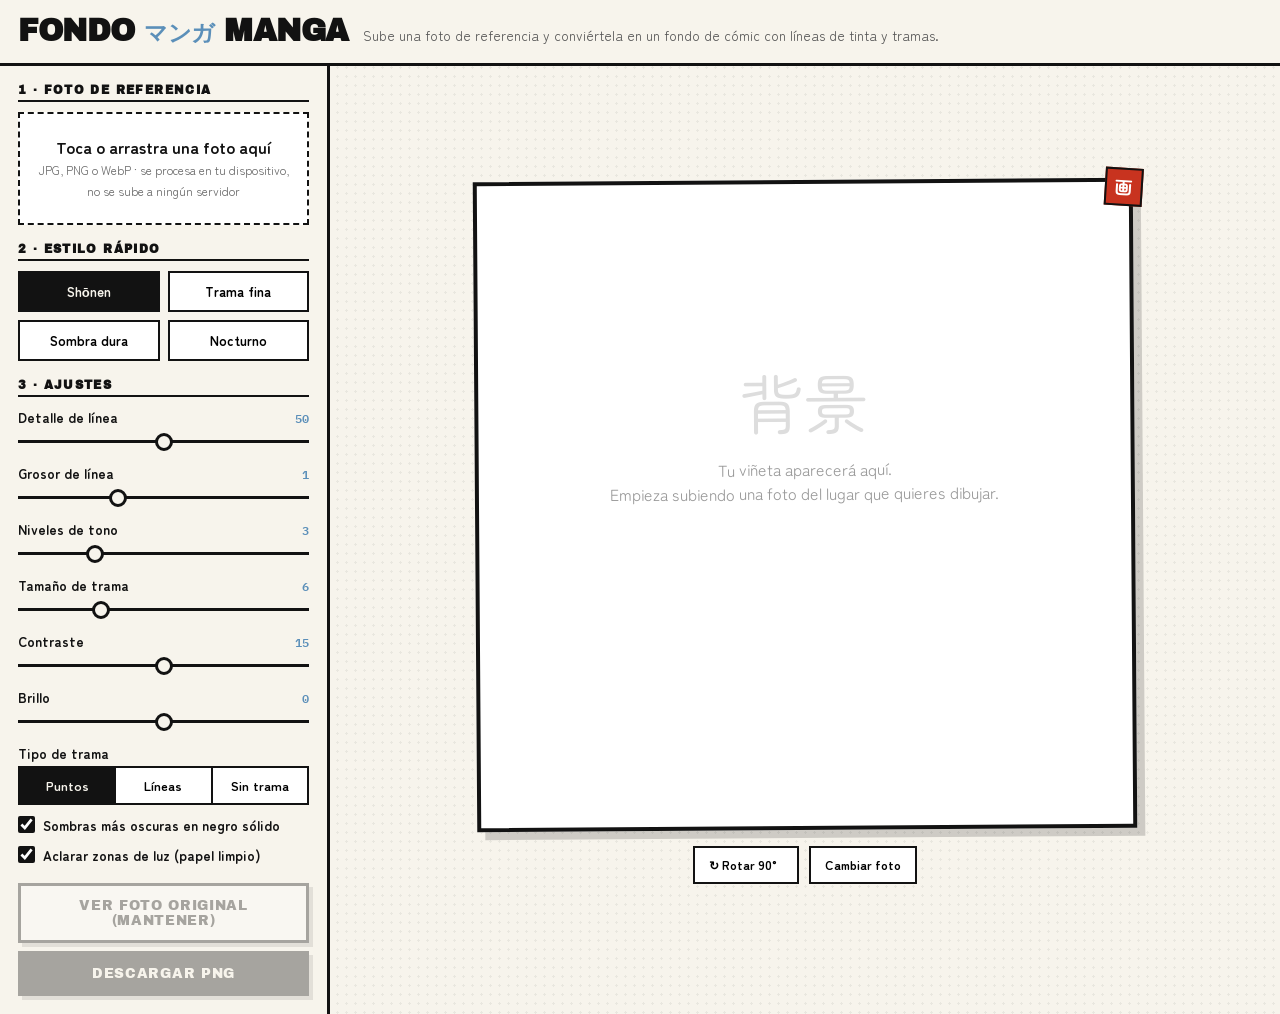
==== index.html @ 6af05ce5 "Rename index.html.html to index.html" ====
<!DOCTYPE html>
<html lang="es">
<head>
<meta charset="UTF-8">
<meta name="viewport" content="width=device-width, initial-scale=1.0">
<title>Fondo Manga — convierte fotos en fondos de cómic</title>
<link href="https://fonts.googleapis.com/css2?family=Archivo+Black&family=IBM+Plex+Mono:wght@400;600&family=Zen+Maru+Gothic:wght@400;700&display=swap" rel="stylesheet">
<style>
:root{
  --papel:#F7F4EC;
  --tinta:#121212;
  --trama:#8a8a8a;
  --azul:#5B8FB9;        /* lápiz azul no-foto */
  --azul-claro:#DCE9F2;
  --rojo:#C8331F;        /* sello de tinta */
  --borde:3px solid var(--tinta);
}
*{box-sizing:border-box;margin:0;padding:0}
html{-webkit-text-size-adjust:100%}
body{
  font-family:'Zen Maru Gothic',system-ui,sans-serif;
  background:var(--papel);
  color:var(--tinta);
  /* textura de trama de puntos en el fondo de la interfaz */
  background-image:radial-gradient(circle, rgba(18,18,18,.06) 1px, transparent 1.4px);
  background-size:9px 9px;
  min-height:100vh;
}
header{
  border-bottom:var(--borde);
  background:var(--papel);
  padding:14px 18px;
  display:flex;align-items:baseline;gap:14px;flex-wrap:wrap;
}
h1{
  font-family:'Archivo Black',sans-serif;
  font-size:clamp(1.3rem,4vw,1.9rem);
  letter-spacing:-.5px;
  text-transform:uppercase;
}
h1 .kana{color:var(--azul);font-size:.75em}
header p{font-size:.85rem;color:#555}

.layout{
  display:grid;
  grid-template-columns:330px 1fr;
  gap:0;
  max-width:1280px;margin:0 auto;
  min-height:calc(100vh - 70px);
}
@media (max-width:860px){
  .layout{grid-template-columns:1fr}
  aside{border-right:none !important;border-bottom:var(--borde)}
}

/* ---------- Panel de controles ---------- */
aside{
  border-right:var(--borde);
  background:var(--papel);
  padding:18px;
  display:flex;flex-direction:column;gap:18px;
}
.bloque{display:flex;flex-direction:column;gap:10px}
.bloque > h2{
  font-family:'Archivo Black',sans-serif;
  font-size:.72rem;letter-spacing:.12em;text-transform:uppercase;
  border-bottom:2px solid var(--tinta);
  padding-bottom:4px;
}

/* zona de carga */
#drop{
  border:2.5px dashed var(--tinta);
  background:#fff;
  padding:22px 14px;
  text-align:center;cursor:pointer;
  transition:background .15s;
  font-size:.9rem;line-height:1.45;
}
#drop:hover,#drop.over{background:var(--azul-claro)}
#drop strong{display:block;font-size:1rem}
#drop small{color:#666}
#file{display:none}

/* presets */
.presets{display:grid;grid-template-columns:1fr 1fr;gap:8px}
.presets button{
  font-family:'Zen Maru Gothic',sans-serif;font-weight:700;
  font-size:.82rem;padding:9px 6px;
  background:#fff;border:2px solid var(--tinta);
  cursor:pointer;transition:all .12s;
}
.presets button:hover{background:var(--tinta);color:var(--papel)}
.presets button.activo{background:var(--tinta);color:var(--papel)}

/* sliders */
.ctrl{display:flex;flex-direction:column;gap:3px}
.ctrl .fila{display:flex;justify-content:space-between;align-items:baseline}
.ctrl label{font-size:.84rem;font-weight:700}
.ctrl output{font-family:'IBM Plex Mono',monospace;font-size:.76rem;color:var(--azul);font-weight:600}
input[type=range]{
  -webkit-appearance:none;appearance:none;
  width:100%;height:22px;background:transparent;cursor:pointer;
}
input[type=range]::-webkit-slider-runnable-track{height:3px;background:var(--tinta)}
input[type=range]::-webkit-slider-thumb{
  -webkit-appearance:none;appearance:none;
  width:18px;height:18px;border-radius:50%;
  background:var(--papel);border:3px solid var(--tinta);
  margin-top:-7.5px;
}
input[type=range]::-moz-range-track{height:3px;background:var(--tinta)}
input[type=range]::-moz-range-thumb{
  width:12px;height:12px;border-radius:50%;
  background:var(--papel);border:3px solid var(--tinta);
}
input[type=range]:focus-visible{outline:3px solid var(--azul);outline-offset:2px}

/* segmentos (tipo de trama) */
.segmentos{display:flex;border:2px solid var(--tinta)}
.segmentos button{
  flex:1;padding:8px 4px;font-size:.8rem;font-weight:700;
  font-family:'Zen Maru Gothic',sans-serif;
  background:#fff;border:none;cursor:pointer;
  border-right:2px solid var(--tinta);
}
.segmentos button:last-child{border-right:none}
.segmentos button.activo{background:var(--tinta);color:var(--papel)}
.segmentos button:focus-visible{outline:3px solid var(--azul);outline-offset:-3px}

.check{display:flex;align-items:center;gap:8px;font-size:.84rem;font-weight:700;cursor:pointer}
.check input{width:17px;height:17px;accent-color:var(--tinta);cursor:pointer}

/* botones de acción */
.acciones{display:flex;flex-direction:column;gap:8px;margin-top:auto}
.btn{
  font-family:'Archivo Black',sans-serif;
  font-size:.85rem;text-transform:uppercase;letter-spacing:.05em;
  padding:12px;border:var(--borde);cursor:pointer;
  background:var(--tinta);color:var(--papel);
  box-shadow:4px 4px 0 rgba(18,18,18,.25);
  transition:transform .1s, box-shadow .1s;
}
.btn:hover{transform:translate(-1px,-1px);box-shadow:5px 5px 0 rgba(18,18,18,.3)}
.btn:active{transform:translate(2px,2px);box-shadow:1px 1px 0 rgba(18,18,18,.3)}
.btn.sec{background:#fff;color:var(--tinta)}
.btn:disabled{opacity:.35;cursor:not-allowed;transform:none}

/* ---------- Zona del lienzo ---------- */
main{
  padding:26px 22px;
  display:flex;flex-direction:column;align-items:center;justify-content:center;gap:16px;
}
.viñeta{
  position:relative;
  background:#fff;
  border:4px solid var(--tinta);
  box-shadow:8px 8px 0 rgba(18,18,18,.18);
  transform:rotate(-.4deg);
  max-width:100%;
  padding:6px;
}
.viñeta::after{ /* sello rojo de esquina, firma de la página */
  content:"画";
  position:absolute;right:-14px;top:-14px;
  width:34px;height:34px;display:flex;align-items:center;justify-content:center;
  background:var(--rojo);color:#fff;
  font-size:18px;font-weight:700;
  border:2px solid var(--tinta);
  transform:rotate(4deg);
}
#lienzo{display:block;max-width:100%;height:auto;background:#fff}
#vacio{
  width:min(640px,86vw);aspect-ratio:4/3;
  display:flex;flex-direction:column;align-items:center;justify-content:center;gap:10px;
  color:#999;text-align:center;padding:20px;
}
#vacio .kanji{font-size:64px;color:#ddd;font-family:'Zen Maru Gothic',sans-serif}
.barra-lienzo{display:flex;gap:10px;flex-wrap:wrap;justify-content:center}
.mini{
  font-size:.78rem;font-weight:700;padding:8px 14px;
  background:#fff;border:2px solid var(--tinta);cursor:pointer;
  font-family:'Zen Maru Gothic',sans-serif;
}
.mini:active{background:var(--azul-claro)}
#estado{font-family:'IBM Plex Mono',monospace;font-size:.72rem;color:#777;text-align:center}
@media (prefers-reduced-motion: reduce){
  *{transition:none !important}
}
</style>
</head>
<body>

<header>
  <h1>Fondo <span class="kana">マンガ</span> Manga</h1>
  <p>Sube una foto de referencia y conviértela en un fondo de cómic con líneas de tinta y tramas.</p>
</header>

<div class="layout">
<aside>

  <div class="bloque">
    <h2>1 · Foto de referencia</h2>
    <div id="drop" role="button" tabindex="0" aria-label="Subir foto">
      <strong>Toca o arrastra una foto aquí</strong>
      <small>JPG, PNG o WebP · se procesa en tu dispositivo, no se sube a ningún servidor</small>
    </div>
    <input type="file" id="file" accept="image/*">
  </div>

  <div class="bloque">
    <h2>2 · Estilo rápido</h2>
    <div class="presets">
      <button data-preset="shonen" class="activo">Shōnen</button>
      <button data-preset="fino">Trama fina</button>
      <button data-preset="duro">Sombra dura</button>
      <button data-preset="nocturno">Nocturno</button>
    </div>
  </div>

  <div class="bloque">
    <h2>3 · Ajustes</h2>

    <div class="ctrl">
      <div class="fila"><label for="rLinea">Detalle de línea</label><output id="oLinea">50</output></div>
      <input type="range" id="rLinea" min="0" max="100" value="50">
    </div>

    <div class="ctrl">
      <div class="fila"><label for="rGrosor">Grosor de línea</label><output id="oGrosor">1</output></div>
      <input type="range" id="rGrosor" min="0" max="3" value="1">
    </div>

    <div class="ctrl">
      <div class="fila"><label for="rNiveles">Niveles de tono</label><output id="oNiveles">3</output></div>
      <input type="range" id="rNiveles" min="2" max="6" value="3">
    </div>

    <div class="ctrl">
      <div class="fila"><label for="rTrama">Tamaño de trama</label><output id="oTrama">6</output></div>
      <input type="range" id="rTrama" min="3" max="14" value="6">
    </div>

    <div class="ctrl">
      <div class="fila"><label for="rContraste">Contraste</label><output id="oContraste">15</output></div>
      <input type="range" id="rContraste" min="-50" max="80" value="15">
    </div>

    <div class="ctrl">
      <div class="fila"><label for="rBrillo">Brillo</label><output id="oBrillo">0</output></div>
      <input type="range" id="rBrillo" min="-60" max="60" value="0">
    </div>

    <div class="ctrl">
      <label style="font-size:.84rem">Tipo de trama</label>
      <div class="segmentos" id="segTrama">
        <button data-trama="puntos" class="activo">Puntos</button>
        <button data-trama="lineas">Líneas</button>
        <button data-trama="ninguna">Sin trama</button>
      </div>
    </div>

    <label class="check"><input type="checkbox" id="chkNegro" checked> Sombras más oscuras en negro sólido</label>
    <label class="check"><input type="checkbox" id="chkBlanco" checked> Aclarar zonas de luz (papel limpio)</label>
  </div>

  <div class="acciones">
    <button class="btn sec" id="btnOriginal" disabled>Ver foto original (mantener)</button>
    <button class="btn" id="btnExportar" disabled>Descargar PNG</button>
  </div>

</aside>

<main>
  <div class="viñeta">
    <div id="vacio">
      <div class="kanji">背景</div>
      <p>Tu viñeta aparecerá aquí.<br>Empieza subiendo una foto del lugar que quieres dibujar.</p>
    </div>
    <canvas id="lienzo" hidden></canvas>
  </div>
  <div class="barra-lienzo" id="barra" hidden>
    <button class="mini" id="btnRotar">↻ Rotar 90°</button>
    <button class="mini" id="btnOtra">Cambiar foto</button>
  </div>
  <p id="estado"></p>
</main>
</div>

<script>
(function(){
"use strict";

/* ---------- estado ---------- */
const S = {
  img: null,            // HTMLImageElement original
  rot: 0,               // rotación 0/90/180/270
  linea: 50,
  grosor: 1,
  niveles: 3,
  trama: 6,
  contraste: 15,
  brillo: 0,
  tipoTrama: 'puntos',
  negroSolido: true,
  blancoLimpio: true,
};

const PRESETS = {
  shonen:   {linea:50, grosor:1, niveles:3, trama:6,  contraste:15, brillo:0,  tipoTrama:'puntos', negroSolido:true,  blancoLimpio:true},
  fino:     {linea:65, grosor:0, niveles:5, trama:4,  contraste:5,  brillo:5,  tipoTrama:'puntos', negroSolido:false, blancoLimpio:true},
  duro:     {linea:40, grosor:2, niveles:2, trama:8,  contraste:45, brillo:0,  tipoTrama:'ninguna',negroSolido:true,  blancoLimpio:true},
  nocturno: {linea:55, grosor:1, niveles:4, trama:7,  contraste:25, brillo:-25,tipoTrama:'lineas', negroSolido:true,  blancoLimpio:false},
};

const $ = id => document.getElementById(id);
const lienzo = $('lienzo'), ctx = lienzo.getContext('2d');
const PREVIEW_MAX = 1100;   // lado mayor en vista previa
const EXPORT_MAX  = 2600;   // lado mayor al exportar

/* ---------- carga de imagen ---------- */
const drop = $('drop'), file = $('file');
drop.addEventListener('click', () => file.click());
drop.addEventListener('keydown', e => { if(e.key==='Enter'||e.key===' '){e.preventDefault();file.click();} });
$('btnOtra').addEventListener('click', () => file.click());
['dragover','dragenter'].forEach(ev => drop.addEventListener(ev, e => {e.preventDefault();drop.classList.add('over');}));
['dragleave','drop'].forEach(ev => drop.addEventListener(ev, e => {e.preventDefault();drop.classList.remove('over');}));
drop.addEventListener('drop', e => { const f = e.dataTransfer.files[0]; if(f) cargar(f); });
file.addEventListener('change', () => { if(file.files[0]) cargar(file.files[0]); });

function cargar(f){
  if(!f.type.startsWith('image/')){ estado('El archivo no es una imagen.'); return; }
  const url = URL.createObjectURL(f);
  const img = new Image();
  img.onload = () => {
    URL.revokeObjectURL(url);
    S.img = img; S.rot = 0;
    $('vacio').hidden = true; lienzo.hidden = false; $('barra').hidden = false;
    $('btnExportar').disabled = false; $('btnOriginal').disabled = false;
    procesar();
  };
  img.onerror = () => estado('No se pudo leer la imagen.');
  img.src = url;
}

/* ---------- controles ---------- */
function liga(idRange, idOut, clave){
  const r = $(idRange), o = $(idOut);
  r.addEventListener('input', () => { S[clave] = +r.value; o.textContent = r.value; pedirProceso(); });
}
liga('rLinea','oLinea','linea');
liga('rGrosor','oGrosor','grosor');
liga('rNiveles','oNiveles','niveles');
liga('rTrama','oTrama','trama');
liga('rContraste','oContraste','contraste');
liga('rBrillo','oBrillo','brillo');

$('chkNegro').addEventListener('change', e => { S.negroSolido = e.target.checked; pedirProceso(); });
$('chkBlanco').addEventListener('change', e => { S.blancoLimpio = e.target.checked; pedirProceso(); });

document.querySelectorAll('#segTrama button').forEach(b => {
  b.addEventListener('click', () => {
    document.querySelectorAll('#segTrama button').forEach(x => x.classList.remove('activo'));
    b.classList.add('activo');
    S.tipoTrama = b.dataset.trama;
    pedirProceso();
  });
});

document.querySelectorAll('.presets button').forEach(b => {
  b.addEventListener('click', () => {
    document.querySelectorAll('.presets button').forEach(x => x.classList.remove('activo'));
    b.classList.add('activo');
    aplicarPreset(PRESETS[b.dataset.preset]);
  });
});

function aplicarPreset(p){
  Object.assign(S, p);
  $('rLinea').value = p.linea;       $('oLinea').textContent = p.linea;
  $('rGrosor').value = p.grosor;     $('oGrosor').textContent = p.grosor;
  $('rNiveles').value = p.niveles;   $('oNiveles').textContent = p.niveles;
  $('rTrama').value = p.trama;       $('oTrama').textContent = p.trama;
  $('rContraste').value = p.contraste; $('oContraste').textContent = p.contraste;
  $('rBrillo').value = p.brillo;     $('oBrillo').textContent = p.brillo;
  $('chkNegro').checked = p.negroSolido;
  $('chkBlanco').checked = p.blancoLimpio;
  document.querySelectorAll('#segTrama button').forEach(x =>
    x.classList.toggle('activo', x.dataset.trama === p.tipoTrama));
  pedirProceso();
}

$('btnRotar').addEventListener('click', () => { S.rot = (S.rot + 90) % 360; pedirProceso(); });

/* ver original manteniendo pulsado */
const btnOrig = $('btnOriginal');
let mostrandoOriginal = false;
function verOriginal(on){
  if(!S.img || on === mostrandoOriginal) return;
  mostrandoOriginal = on;
  if(on){ dibujarOriginal(); } else { procesar(); }
}
['mousedown','touchstart'].forEach(ev => btnOrig.addEventListener(ev, e => {e.preventDefault();verOriginal(true);}));
['mouseup','mouseleave','touchend','touchcancel'].forEach(ev => btnOrig.addEventListener(ev, () => verOriginal(false)));

/* ---------- proceso (con debounce ligero) ---------- */
let timer = null;
function pedirProceso(){
  if(!S.img) return;
  clearTimeout(timer);
  timer = setTimeout(procesar, 60);
}

function medidas(maxLado){
  let w = S.img.naturalWidth, h = S.img.naturalHeight;
  if(S.rot % 180 !== 0) [w,h] = [h,w];
  const esc = Math.min(1, maxLado / Math.max(w,h));
  return {w: Math.round(w*esc), h: Math.round(h*esc)};
}

function dibujarFuente(c, w, h){
  const cx = c.getContext('2d', {willReadFrequently:true});
  cx.save();
  cx.translate(w/2, h/2);
  cx.rotate(S.rot * Math.PI/180);
  const iw = (S.rot % 180 !== 0) ? h : w;
  const ih = (S.rot % 180 !== 0) ? w : h;
  cx.drawImage(S.img, -iw/2, -ih/2, iw, ih);
  cx.restore();
  return cx;
}

function dibujarOriginal(){
  const {w,h} = medidas(PREVIEW_MAX);
  lienzo.width = w; lienzo.height = h;
  dibujarFuente(lienzo, w, h);
}

function procesar(){
  if(!S.img) return;
  const t0 = performance.now();
  const {w,h} = medidas(PREVIEW_MAX);
  lienzo.width = w; lienzo.height = h;
  renderManga(lienzo, w, h);
  estado(`${w}×${h}px · procesado en ${Math.round(performance.now()-t0)} ms`);
}

/* ---------- núcleo: foto → manga ---------- */
function renderManga(canvas, w, h){
  const cx = dibujarFuente(canvas, w, h);
  const src = cx.getImageData(0, 0, w, h);
  const d = src.data;
  const n = w * h;

  /* 1) escala de grises + brillo/contraste */
  const gris = new Float32Array(n);
  const fc = (259 * (S.contraste + 255)) / (255 * (259 - S.contraste));
  for(let i=0, p=0; i<n; i++, p+=4){
    let g = d[p]*0.299 + d[p+1]*0.587 + d[p+2]*0.114;
    g = fc * (g - 128) + 128 + S.brillo;
    gris[i] = g < 0 ? 0 : (g > 255 ? 255 : g);
  }

  /* 2) suavizado 3×3 para limpiar ruido antes de detectar bordes */
  const suave = new Float32Array(n);
  for(let y=0; y<h; y++){
    for(let x=0; x<w; x++){
      let s=0, c=0;
      for(let dy=-1; dy<=1; dy++){
        const yy = y+dy; if(yy<0||yy>=h) continue;
        for(let dx=-1; dx<=1; dx++){
          const xx = x+dx; if(xx<0||xx>=w) continue;
          s += gris[yy*w+xx]; c++;
        }
      }
      suave[y*w+x] = s/c;
    }
  }

  /* 3) bordes Sobel → líneas de tinta */
  const umbral = 30 + (100 - S.linea) * 2.2;   // más detalle = umbral más bajo
  let linea = new Uint8Array(n);
  for(let y=1; y<h-1; y++){
    const r0=(y-1)*w, r1=y*w, r2=(y+1)*w;
    for(let x=1; x<w-1; x++){
      const gx = -suave[r0+x-1] - 2*suave[r1+x-1] - suave[r2+x-1]
                + suave[r0+x+1] + 2*suave[r1+x+1] + suave[r2+x+1];
      const gy = -suave[r0+x-1] - 2*suave[r0+x] - suave[r0+x+1]
                + suave[r2+x-1] + 2*suave[r2+x] + suave[r2+x+1];
      if(Math.sqrt(gx*gx + gy*gy) > umbral) linea[r1+x] = 1;
    }
  }

  /* 4) engrosar la línea (dilatación) */
  for(let pase=0; pase<S.grosor; pase++){
    const ampliada = new Uint8Array(linea);
    for(let y=1; y<h-1; y++){
      for(let x=1; x<w-1; x++){
        const i = y*w+x;
        if(linea[i]) continue;
        if(linea[i-1]||linea[i+1]||linea[i-w]||linea[i+w]) ampliada[i] = 1;
      }
    }
    linea = ampliada;
  }

  /* 5) tonos: cuantizar cobertura y aplicar trama */
  const niveles = S.niveles;
  const celda = S.trama;
  const cos45 = Math.SQRT1_2, sin45 = Math.SQRT1_2;
  const conTrama = S.tipoTrama !== 'ninguna';
  const esPuntos = S.tipoTrama === 'puntos';

  for(let y=0; y<h; y++){
    for(let x=0; x<w; x++){
      const i = y*w + x, p = i*4;
      let negro = false;

      if(linea[i]){
        negro = true;
      } else {
        /* cobertura de tinta deseada: 0 = papel, 1 = negro */
        let cob = 1 - suave[i]/255;
        /* cuantizar a escalones planos, como tramas adhesivas reales */
        let nivel = Math.round(cob * (niveles - 1));
        cob = nivel / (niveles - 1);

        if(S.blancoLimpio && nivel === 0){
          negro = false;
        } else if(S.negroSolido && nivel === niveles-1){
          negro = true;
        } else if(conTrama && cob > 0){
          /* coordenadas rotadas 45° en celdas */
          const u = (x*cos45 + y*sin45) / celda;
          const v = (-x*sin45 + y*cos45) / celda;
          if(esPuntos){
            const fu = u - Math.floor(u) - 0.5;
            const fv = v - Math.floor(v) - 0.5;
            /* punto crece con la oscuridad; área ≈ cobertura */
            negro = (fu*fu + fv*fv) / 0.5 < cob;
          } else {
            const fv = v - Math.floor(v);
            negro = Math.abs(fv - 0.5) < cob/2;
          }
        } else if(!conTrama){
          /* sin trama: escalones se vuelven blanco/negro puros */
          negro = cob > 0.5;
        }
      }

      const val = negro ? 18 : 255;   /* tinta casi negra sobre papel blanco */
      d[p] = d[p+1] = d[p+2] = val;
      d[p+3] = 255;
    }
  }

  cx.putImageData(src, 0, 0);
}

/* ---------- exportar ---------- */
$('btnExportar').addEventListener('click', () => {
  if(!S.img) return;
  estado('Generando PNG en alta resolución…');
  setTimeout(() => {
    const {w,h} = medidas(EXPORT_MAX);
    const off = document.createElement('canvas');
    off.width = w; off.height = h;
    renderManga(off, w, h);
    off.toBlob(blob => {
      const a = document.createElement('a');
      a.href = URL.createObjectURL(blob);
      a.download = 'fondo-manga.png';
      a.click();
      setTimeout(() => URL.revokeObjectURL(a.href), 4000);
      estado(`PNG exportado · ${w}×${h}px`);
    }, 'image/png');
  }, 30);
});

function estado(txt){ $('estado').textContent = txt; }

})();
</script>
</body>
</html>
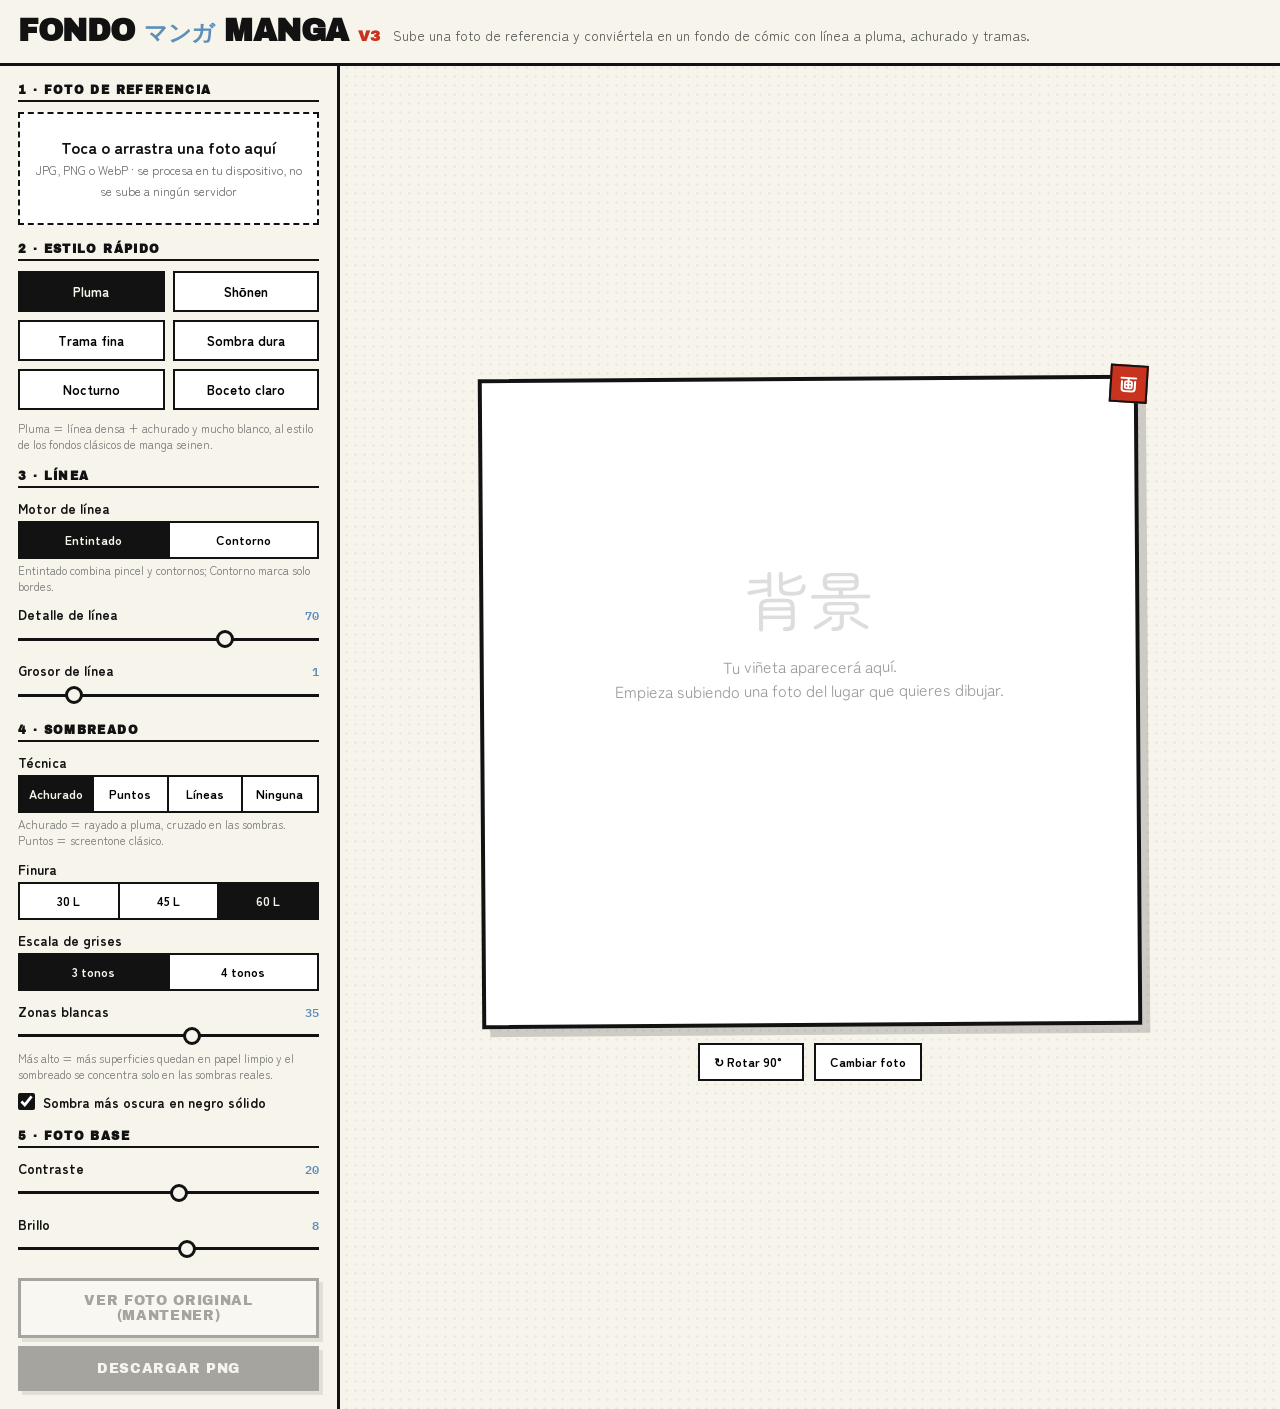
==== commit 0194bb09: "Rename fondos-manga.html to index.html" ====
--- a/index.html
+++ b/index.html
@@ -9,42 +9,33 @@
 :root{
   --papel:#F7F4EC;
   --tinta:#121212;
-  --trama:#8a8a8a;
-  --azul:#5B8FB9;        /* lápiz azul no-foto */
+  --azul:#5B8FB9;
   --azul-claro:#DCE9F2;
-  --rojo:#C8331F;        /* sello de tinta */
+  --rojo:#C8331F;
   --borde:3px solid var(--tinta);
 }
 *{box-sizing:border-box;margin:0;padding:0}
 html{-webkit-text-size-adjust:100%}
 body{
   font-family:'Zen Maru Gothic',system-ui,sans-serif;
-  background:var(--papel);
-  color:var(--tinta);
-  /* textura de trama de puntos en el fondo de la interfaz */
+  background:var(--papel);color:var(--tinta);
   background-image:radial-gradient(circle, rgba(18,18,18,.06) 1px, transparent 1.4px);
-  background-size:9px 9px;
-  min-height:100vh;
+  background-size:9px 9px;min-height:100vh;
 }
 header{
-  border-bottom:var(--borde);
-  background:var(--papel);
-  padding:14px 18px;
-  display:flex;align-items:baseline;gap:14px;flex-wrap:wrap;
+  border-bottom:var(--borde);background:var(--papel);
+  padding:14px 18px;display:flex;align-items:baseline;gap:14px;flex-wrap:wrap;
 }
 h1{
   font-family:'Archivo Black',sans-serif;
   font-size:clamp(1.3rem,4vw,1.9rem);
-  letter-spacing:-.5px;
-  text-transform:uppercase;
+  letter-spacing:-.5px;text-transform:uppercase;
 }
 h1 .kana{color:var(--azul);font-size:.75em}
 header p{font-size:.85rem;color:#555}
 
 .layout{
-  display:grid;
-  grid-template-columns:330px 1fr;
-  gap:0;
+  display:grid;grid-template-columns:340px 1fr;
   max-width:1280px;margin:0 auto;
   min-height:calc(100vh - 70px);
 }
@@ -52,37 +43,26 @@
   .layout{grid-template-columns:1fr}
   aside{border-right:none !important;border-bottom:var(--borde)}
 }
-
-/* ---------- Panel de controles ---------- */
 aside{
-  border-right:var(--borde);
-  background:var(--papel);
-  padding:18px;
-  display:flex;flex-direction:column;gap:18px;
+  border-right:var(--borde);background:var(--papel);
+  padding:18px;display:flex;flex-direction:column;gap:18px;
 }
 .bloque{display:flex;flex-direction:column;gap:10px}
 .bloque > h2{
   font-family:'Archivo Black',sans-serif;
   font-size:.72rem;letter-spacing:.12em;text-transform:uppercase;
-  border-bottom:2px solid var(--tinta);
-  padding-bottom:4px;
-}
-
-/* zona de carga */
+  border-bottom:2px solid var(--tinta);padding-bottom:4px;
+}
 #drop{
-  border:2.5px dashed var(--tinta);
-  background:#fff;
-  padding:22px 14px;
-  text-align:center;cursor:pointer;
-  transition:background .15s;
-  font-size:.9rem;line-height:1.45;
+  border:2.5px dashed var(--tinta);background:#fff;
+  padding:22px 14px;text-align:center;cursor:pointer;
+  transition:background .15s;font-size:.9rem;line-height:1.45;
 }
 #drop:hover,#drop.over{background:var(--azul-claro)}
 #drop strong{display:block;font-size:1rem}
 #drop small{color:#666}
 #file{display:none}
 
-/* presets */
 .presets{display:grid;grid-template-columns:1fr 1fr;gap:8px}
 .presets button{
   font-family:'Zen Maru Gothic',sans-serif;font-weight:700;
@@ -90,14 +70,13 @@
   background:#fff;border:2px solid var(--tinta);
   cursor:pointer;transition:all .12s;
 }
-.presets button:hover{background:var(--tinta);color:var(--papel)}
-.presets button.activo{background:var(--tinta);color:var(--papel)}
-
-/* sliders */
+.presets button:hover,.presets button.activo{background:var(--tinta);color:var(--papel)}
+
 .ctrl{display:flex;flex-direction:column;gap:3px}
 .ctrl .fila{display:flex;justify-content:space-between;align-items:baseline}
-.ctrl label{font-size:.84rem;font-weight:700}
+.ctrl label,.etiqueta{font-size:.84rem;font-weight:700}
 .ctrl output{font-family:'IBM Plex Mono',monospace;font-size:.76rem;color:var(--azul);font-weight:600}
+.nota{font-size:.72rem;color:#777;line-height:1.4}
 input[type=range]{
   -webkit-appearance:none;appearance:none;
   width:100%;height:22px;background:transparent;cursor:pointer;
@@ -106,8 +85,7 @@
 input[type=range]::-webkit-slider-thumb{
   -webkit-appearance:none;appearance:none;
   width:18px;height:18px;border-radius:50%;
-  background:var(--papel);border:3px solid var(--tinta);
-  margin-top:-7.5px;
+  background:var(--papel);border:3px solid var(--tinta);margin-top:-7.5px;
 }
 input[type=range]::-moz-range-track{height:3px;background:var(--tinta)}
 input[type=range]::-moz-range-thumb{
@@ -116,10 +94,9 @@
 }
 input[type=range]:focus-visible{outline:3px solid var(--azul);outline-offset:2px}
 
-/* segmentos (tipo de trama) */
-.segmentos{display:flex;border:2px solid var(--tinta)}
+.segmentos{display:flex;border:2px solid var(--tinta);flex-wrap:wrap}
 .segmentos button{
-  flex:1;padding:8px 4px;font-size:.8rem;font-weight:700;
+  flex:1;min-width:25%;padding:8px 4px;font-size:.78rem;font-weight:700;
   font-family:'Zen Maru Gothic',sans-serif;
   background:#fff;border:none;cursor:pointer;
   border-right:2px solid var(--tinta);
@@ -131,7 +108,6 @@
 .check{display:flex;align-items:center;gap:8px;font-size:.84rem;font-weight:700;cursor:pointer}
 .check input{width:17px;height:17px;accent-color:var(--tinta);cursor:pointer}
 
-/* botones de acción */
 .acciones{display:flex;flex-direction:column;gap:8px;margin-top:auto}
 .btn{
   font-family:'Archivo Black',sans-serif;
@@ -146,28 +122,22 @@
 .btn.sec{background:#fff;color:var(--tinta)}
 .btn:disabled{opacity:.35;cursor:not-allowed;transform:none}
 
-/* ---------- Zona del lienzo ---------- */
 main{
   padding:26px 22px;
   display:flex;flex-direction:column;align-items:center;justify-content:center;gap:16px;
 }
 .viñeta{
-  position:relative;
-  background:#fff;
+  position:relative;background:#fff;
   border:4px solid var(--tinta);
   box-shadow:8px 8px 0 rgba(18,18,18,.18);
-  transform:rotate(-.4deg);
-  max-width:100%;
-  padding:6px;
-}
-.viñeta::after{ /* sello rojo de esquina, firma de la página */
+  transform:rotate(-.4deg);max-width:100%;padding:6px;
+}
+.viñeta::after{
   content:"画";
   position:absolute;right:-14px;top:-14px;
   width:34px;height:34px;display:flex;align-items:center;justify-content:center;
-  background:var(--rojo);color:#fff;
-  font-size:18px;font-weight:700;
-  border:2px solid var(--tinta);
-  transform:rotate(4deg);
+  background:var(--rojo);color:#fff;font-size:18px;font-weight:700;
+  border:2px solid var(--tinta);transform:rotate(4deg);
 }
 #lienzo{display:block;max-width:100%;height:auto;background:#fff}
 #vacio{
@@ -175,7 +145,7 @@
   display:flex;flex-direction:column;align-items:center;justify-content:center;gap:10px;
   color:#999;text-align:center;padding:20px;
 }
-#vacio .kanji{font-size:64px;color:#ddd;font-family:'Zen Maru Gothic',sans-serif}
+#vacio .kanji{font-size:64px;color:#ddd}
 .barra-lienzo{display:flex;gap:10px;flex-wrap:wrap;justify-content:center}
 .mini{
   font-size:.78rem;font-weight:700;padding:8px 14px;
@@ -192,8 +162,8 @@
 <body>
 
 <header>
-  <h1>Fondo <span class="kana">マンガ</span> Manga</h1>
-  <p>Sube una foto de referencia y conviértela en un fondo de cómic con líneas de tinta y tramas.</p>
+  <h1>Fondo <span class="kana">マンガ</span> Manga <span style="font-size:.5em;color:var(--rojo)">v3</span></h1>
+  <p>Sube una foto de referencia y conviértela en un fondo de cómic con línea a pluma, achurado y tramas.</p>
 </header>
 
 <div class="layout">
@@ -211,57 +181,89 @@
   <div class="bloque">
     <h2>2 · Estilo rápido</h2>
     <div class="presets">
-      <button data-preset="shonen" class="activo">Shōnen</button>
+      <button data-preset="pluma" class="activo">Pluma</button>
+      <button data-preset="shonen">Shōnen</button>
       <button data-preset="fino">Trama fina</button>
       <button data-preset="duro">Sombra dura</button>
       <button data-preset="nocturno">Nocturno</button>
-    </div>
+      <button data-preset="boceto">Boceto claro</button>
+    </div>
+    <p class="nota">Pluma = línea densa + achurado y mucho blanco, al estilo de los fondos clásicos de manga seinen.</p>
   </div>
 
   <div class="bloque">
-    <h2>3 · Ajustes</h2>
-
-    <div class="ctrl">
-      <div class="fila"><label for="rLinea">Detalle de línea</label><output id="oLinea">50</output></div>
-      <input type="range" id="rLinea" min="0" max="100" value="50">
+    <h2>3 · Línea</h2>
+
+    <div class="ctrl">
+      <span class="etiqueta">Motor de línea</span>
+      <div class="segmentos" id="segMotor">
+        <button data-motor="tinta" class="activo">Entintado</button>
+        <button data-motor="contorno">Contorno</button>
+      </div>
+      <p class="nota">Entintado combina pincel y contornos; Contorno marca solo bordes.</p>
+    </div>
+
+    <div class="ctrl">
+      <div class="fila"><label for="rLinea">Detalle de línea</label><output id="oLinea">70</output></div>
+      <input type="range" id="rLinea" min="0" max="100" value="70">
     </div>
 
     <div class="ctrl">
       <div class="fila"><label for="rGrosor">Grosor de línea</label><output id="oGrosor">1</output></div>
-      <input type="range" id="rGrosor" min="0" max="3" value="1">
-    </div>
-
-    <div class="ctrl">
-      <div class="fila"><label for="rNiveles">Niveles de tono</label><output id="oNiveles">3</output></div>
-      <input type="range" id="rNiveles" min="2" max="6" value="3">
-    </div>
-
-    <div class="ctrl">
-      <div class="fila"><label for="rTrama">Tamaño de trama</label><output id="oTrama">6</output></div>
-      <input type="range" id="rTrama" min="3" max="14" value="6">
-    </div>
-
-    <div class="ctrl">
-      <div class="fila"><label for="rContraste">Contraste</label><output id="oContraste">15</output></div>
-      <input type="range" id="rContraste" min="-50" max="80" value="15">
-    </div>
-
-    <div class="ctrl">
-      <div class="fila"><label for="rBrillo">Brillo</label><output id="oBrillo">0</output></div>
-      <input type="range" id="rBrillo" min="-60" max="60" value="0">
-    </div>
-
-    <div class="ctrl">
-      <label style="font-size:.84rem">Tipo de trama</label>
+      <input type="range" id="rGrosor" min="0" max="6" value="1">
+    </div>
+  </div>
+
+  <div class="bloque">
+    <h2>4 · Sombreado</h2>
+
+    <div class="ctrl">
+      <span class="etiqueta">Técnica</span>
       <div class="segmentos" id="segTrama">
-        <button data-trama="puntos" class="activo">Puntos</button>
+        <button data-trama="achurado" class="activo">Achurado</button>
+        <button data-trama="puntos">Puntos</button>
         <button data-trama="lineas">Líneas</button>
-        <button data-trama="ninguna">Sin trama</button>
+        <button data-trama="ninguna">Ninguna</button>
       </div>
-    </div>
-
-    <label class="check"><input type="checkbox" id="chkNegro" checked> Sombras más oscuras en negro sólido</label>
-    <label class="check"><input type="checkbox" id="chkBlanco" checked> Aclarar zonas de luz (papel limpio)</label>
+      <p class="nota">Achurado = rayado a pluma, cruzado en las sombras. Puntos = screentone clásico.</p>
+    </div>
+
+    <div class="ctrl">
+      <span class="etiqueta">Finura</span>
+      <div class="segmentos" id="segLPI">
+        <button data-lpi="30">30 L</button>
+        <button data-lpi="45">45 L</button>
+        <button data-lpi="60" class="activo">60 L</button>
+      </div>
+    </div>
+
+    <div class="ctrl">
+      <span class="etiqueta">Escala de grises</span>
+      <div class="segmentos" id="segEscala">
+        <button data-escala="t3" class="activo">3 tonos</button>
+        <button data-escala="t4">4 tonos</button>
+      </div>
+    </div>
+
+    <div class="ctrl">
+      <div class="fila"><label for="rBlancos">Zonas blancas</label><output id="oBlancos">35</output></div>
+      <input type="range" id="rBlancos" min="0" max="60" value="35">
+      <p class="nota">Más alto = más superficies quedan en papel limpio y el sombreado se concentra solo en las sombras reales.</p>
+    </div>
+
+    <label class="check"><input type="checkbox" id="chkNegro" checked> Sombra más oscura en negro sólido</label>
+  </div>
+
+  <div class="bloque">
+    <h2>5 · Foto base</h2>
+    <div class="ctrl">
+      <div class="fila"><label for="rContraste">Contraste</label><output id="oContraste">20</output></div>
+      <input type="range" id="rContraste" min="-50" max="80" value="20">
+    </div>
+    <div class="ctrl">
+      <div class="fila"><label for="rBrillo">Brillo</label><output id="oBrillo">8</output></div>
+      <input type="range" id="rBrillo" min="-60" max="60" value="8">
+    </div>
   </div>
 
   <div class="acciones">
@@ -291,34 +293,38 @@
 (function(){
 "use strict";
 
-/* ---------- estado ---------- */
 const S = {
-  img: null,            // HTMLImageElement original
-  rot: 0,               // rotación 0/90/180/270
-  linea: 50,
-  grosor: 1,
-  niveles: 3,
-  trama: 6,
-  contraste: 15,
-  brillo: 0,
-  tipoTrama: 'puntos',
-  negroSolido: true,
-  blancoLimpio: true,
+  img:null, rot:0,
+  motor:'tinta',
+  linea:70, grosor:1,
+  lpi:60, escala:'t3',
+  tipoTrama:'achurado',
+  blancos:35,
+  negroSolido:true,
+  contraste:20, brillo:8,
 };
 
+/* densidades de tono por escala (0 = papel, 1 = negro sólido) */
+const ESCALAS = {
+  t3: [0, 0.20, 0.50, 1],
+  t4: [0, 0.10, 0.30, 0.50, 1],
+};
+
 const PRESETS = {
-  shonen:   {linea:50, grosor:1, niveles:3, trama:6,  contraste:15, brillo:0,  tipoTrama:'puntos', negroSolido:true,  blancoLimpio:true},
-  fino:     {linea:65, grosor:0, niveles:5, trama:4,  contraste:5,  brillo:5,  tipoTrama:'puntos', negroSolido:false, blancoLimpio:true},
-  duro:     {linea:40, grosor:2, niveles:2, trama:8,  contraste:45, brillo:0,  tipoTrama:'ninguna',negroSolido:true,  blancoLimpio:true},
-  nocturno: {linea:55, grosor:1, niveles:4, trama:7,  contraste:25, brillo:-25,tipoTrama:'lineas', negroSolido:true,  blancoLimpio:false},
+  /* calibrado con referencias del usuario: línea densa, achurado, mucho blanco */
+  pluma:    {motor:'tinta',    linea:70, grosor:1, lpi:60, escala:'t3', tipoTrama:'achurado', blancos:35, negroSolido:true,  contraste:20, brillo:8},
+  shonen:   {motor:'tinta',    linea:55, grosor:2, lpi:60, escala:'t3', tipoTrama:'puntos',   blancos:15, negroSolido:true,  contraste:15, brillo:0},
+  fino:     {motor:'tinta',    linea:68, grosor:1, lpi:60, escala:'t4', tipoTrama:'puntos',   blancos:20, negroSolido:false, contraste:5,  brillo:5},
+  duro:     {motor:'contorno', linea:42, grosor:3, lpi:30, escala:'t3', tipoTrama:'ninguna',  blancos:10, negroSolido:true,  contraste:45, brillo:0},
+  nocturno: {motor:'tinta',    linea:58, grosor:2, lpi:45, escala:'t4', tipoTrama:'lineas',   blancos:0,  negroSolido:true,  contraste:25, brillo:-25},
+  boceto:   {motor:'tinta',    linea:78, grosor:0, lpi:60, escala:'t4', tipoTrama:'achurado', blancos:50, negroSolido:false, contraste:10, brillo:15},
 };
 
 const $ = id => document.getElementById(id);
-const lienzo = $('lienzo'), ctx = lienzo.getContext('2d');
-const PREVIEW_MAX = 1100;   // lado mayor en vista previa
-const EXPORT_MAX  = 2600;   // lado mayor al exportar
-
-/* ---------- carga de imagen ---------- */
+const lienzo = $('lienzo'), PREVIEW_MAX = 1300, EXPORT_MAX = 3200;
+const PAGINA_PULGADAS = 6;
+
+/* ---------- carga ---------- */
 const drop = $('drop'), file = $('file');
 drop.addEventListener('click', () => file.click());
 drop.addEventListener('keydown', e => { if(e.key==='Enter'||e.key===' '){e.preventDefault();file.click();} });
@@ -350,22 +356,25 @@
 }
 liga('rLinea','oLinea','linea');
 liga('rGrosor','oGrosor','grosor');
-liga('rNiveles','oNiveles','niveles');
-liga('rTrama','oTrama','trama');
+liga('rBlancos','oBlancos','blancos');
 liga('rContraste','oContraste','contraste');
 liga('rBrillo','oBrillo','brillo');
-
 $('chkNegro').addEventListener('change', e => { S.negroSolido = e.target.checked; pedirProceso(); });
-$('chkBlanco').addEventListener('change', e => { S.blancoLimpio = e.target.checked; pedirProceso(); });
-
-document.querySelectorAll('#segTrama button').forEach(b => {
-  b.addEventListener('click', () => {
-    document.querySelectorAll('#segTrama button').forEach(x => x.classList.remove('activo'));
-    b.classList.add('activo');
-    S.tipoTrama = b.dataset.trama;
-    pedirProceso();
+
+function segmento(idCont, attr, clave, convertir){
+  document.querySelectorAll('#'+idCont+' button').forEach(b => {
+    b.addEventListener('click', () => {
+      document.querySelectorAll('#'+idCont+' button').forEach(x => x.classList.remove('activo'));
+      b.classList.add('activo');
+      S[clave] = convertir ? convertir(b.dataset[attr]) : b.dataset[attr];
+      pedirProceso();
+    });
   });
-});
+}
+segmento('segMotor','motor','motor');
+segmento('segLPI','lpi','lpi', v => +v);
+segmento('segEscala','escala','escala');
+segmento('segTrama','trama','tipoTrama');
 
 document.querySelectorAll('.presets button').forEach(b => {
   b.addEventListener('click', () => {
@@ -375,24 +384,26 @@
   });
 });
 
+function marcarSegmento(idCont, attr, valor){
+  document.querySelectorAll('#'+idCont+' button').forEach(x =>
+    x.classList.toggle('activo', x.dataset[attr] == valor));
+}
 function aplicarPreset(p){
   Object.assign(S, p);
-  $('rLinea').value = p.linea;       $('oLinea').textContent = p.linea;
-  $('rGrosor').value = p.grosor;     $('oGrosor').textContent = p.grosor;
-  $('rNiveles').value = p.niveles;   $('oNiveles').textContent = p.niveles;
-  $('rTrama').value = p.trama;       $('oTrama').textContent = p.trama;
-  $('rContraste').value = p.contraste; $('oContraste').textContent = p.contraste;
-  $('rBrillo').value = p.brillo;     $('oBrillo').textContent = p.brillo;
+  [['rLinea','oLinea','linea'],['rGrosor','oGrosor','grosor'],['rBlancos','oBlancos','blancos'],
+   ['rContraste','oContraste','contraste'],['rBrillo','oBrillo','brillo']].forEach(([r,o,k]) => {
+    $(r).value = p[k]; $(o).textContent = p[k];
+  });
   $('chkNegro').checked = p.negroSolido;
-  $('chkBlanco').checked = p.blancoLimpio;
-  document.querySelectorAll('#segTrama button').forEach(x =>
-    x.classList.toggle('activo', x.dataset.trama === p.tipoTrama));
+  marcarSegmento('segMotor','motor',p.motor);
+  marcarSegmento('segLPI','lpi',p.lpi);
+  marcarSegmento('segEscala','escala',p.escala);
+  marcarSegmento('segTrama','trama',p.tipoTrama);
   pedirProceso();
 }
 
 $('btnRotar').addEventListener('click', () => { S.rot = (S.rot + 90) % 360; pedirProceso(); });
 
-/* ver original manteniendo pulsado */
 const btnOrig = $('btnOriginal');
 let mostrandoOriginal = false;
 function verOriginal(on){
@@ -403,7 +414,6 @@
 ['mousedown','touchstart'].forEach(ev => btnOrig.addEventListener(ev, e => {e.preventDefault();verOriginal(true);}));
 ['mouseup','mouseleave','touchend','touchcancel'].forEach(ev => btnOrig.addEventListener(ev, () => verOriginal(false)));
 
-/* ---------- proceso (con debounce ligero) ---------- */
 let timer = null;
 function pedirProceso(){
   if(!S.img) return;
@@ -445,14 +455,74 @@
   estado(`${w}×${h}px · procesado en ${Math.round(performance.now()-t0)} ms`);
 }
 
+/* ---------- desenfoque gaussiano separable ---------- */
+function gaussiana(src, w, h, sigma){
+  const r = Math.max(1, Math.ceil(sigma * 2.5));
+  const k = new Float32Array(2*r+1);
+  let suma = 0;
+  for(let i=-r; i<=r; i++){ k[i+r] = Math.exp(-(i*i)/(2*sigma*sigma)); suma += k[i+r]; }
+  for(let i=0; i<k.length; i++) k[i] /= suma;
+
+  const tmp = new Float32Array(w*h);
+  const out = new Float32Array(w*h);
+  for(let y=0; y<h; y++){
+    const fila = y*w;
+    for(let x=0; x<w; x++){
+      let s = 0;
+      for(let i=-r; i<=r; i++){
+        let xx = x+i; if(xx<0) xx=0; else if(xx>=w) xx=w-1;
+        s += src[fila+xx] * k[i+r];
+      }
+      tmp[fila+x] = s;
+    }
+  }
+  for(let y=0; y<h; y++){
+    for(let x=0; x<w; x++){
+      let s = 0;
+      for(let i=-r; i<=r; i++){
+        let yy = y+i; if(yy<0) yy=0; else if(yy>=h) yy=h-1;
+        s += tmp[yy*w+x] * k[i+r];
+      }
+      out[y*w+x] = s;
+    }
+  }
+  return out;
+}
+
+/* ---------- sobel sobre un buffer suavizado ---------- */
+function sobel(suave, w, h, umbral, destino){
+  for(let y=1; y<h-1; y++){
+    const r0=(y-1)*w, r1=y*w, r2=(y+1)*w;
+    for(let x=1; x<w-1; x++){
+      const gx = -suave[r0+x-1] - 2*suave[r1+x-1] - suave[r2+x-1]
+                + suave[r0+x+1] + 2*suave[r1+x+1] + suave[r2+x+1];
+      const gy = -suave[r0+x-1] - 2*suave[r0+x] - suave[r0+x+1]
+                + suave[r2+x-1] + 2*suave[r2+x] + suave[r2+x+1];
+      if(gx*gx + gy*gy > umbral*umbral) destino[r1+x] = 1;
+    }
+  }
+}
+
+/* ---------- achurado a pluma ---------- */
+/* devuelve true si el píxel lleva tinta en una dirección de rayado dada */
+function rayado(x, y, ang, celda, grueso, semilla){
+  const c = Math.cos(ang), s = Math.sin(ang);
+  const u = (x*c + y*s) / celda;
+  let v = (-x*s + y*c) / celda;
+  v += 0.10 * Math.sin(u * 1.7 + semilla);   /* leve temblor de mano */
+  const f = v - Math.floor(v);
+  return Math.abs(f - 0.5) < grueso/2;
+}
+
 /* ---------- núcleo: foto → manga ---------- */
 function renderManga(canvas, w, h){
   const cx = dibujarFuente(canvas, w, h);
   const src = cx.getImageData(0, 0, w, h);
   const d = src.data;
   const n = w * h;
-
-  /* 1) escala de grises + brillo/contraste */
+  const escRes = Math.max(w,h) / PREVIEW_MAX;
+
+  /* 1) grises + brillo/contraste */
   const gris = new Float32Array(n);
   const fc = (259 * (S.contraste + 255)) / (255 * (259 - S.contraste));
   for(let i=0, p=0; i<n; i++, p+=4){
@@ -461,55 +531,54 @@
     gris[i] = g < 0 ? 0 : (g > 255 ? 255 : g);
   }
 
-  /* 2) suavizado 3×3 para limpiar ruido antes de detectar bordes */
-  const suave = new Float32Array(n);
-  for(let y=0; y<h; y++){
-    for(let x=0; x<w; x++){
-      let s=0, c=0;
-      for(let dy=-1; dy<=1; dy++){
-        const yy = y+dy; if(yy<0||yy>=h) continue;
-        for(let dx=-1; dx<=1; dx++){
-          const xx = x+dx; if(xx<0||xx>=w) continue;
-          s += gris[yy*w+xx]; c++;
-        }
-      }
-      suave[y*w+x] = s/c;
+  /* 2) línea de tinta */
+  let linea = new Uint8Array(n);
+  let dilataciones = 0;
+
+  if(S.motor === 'tinta'){
+    /* XDoG (textura de pincel) + Sobel (contornos firmes) */
+    const sigma = (0.65 + S.grosor * 0.40) * escRes;
+    const g1 = gaussiana(gris, w, h, sigma);
+    const g2 = gaussiana(gris, w, h, sigma * 1.6);
+    const tau = 1.0 + (100 - S.linea) * 0.15;
+    for(let i=0; i<n; i++){
+      if(g1[i] - g2[i] < -tau) linea[i] = 1;
     }
+    /* contornos: umbral más alto para sumar solo bordes claros */
+    sobel(g1, w, h, 60 + (100 - S.linea) * 1.4, linea);
+    dilataciones = S.grosor >= 4 ? Math.round(escRes) : 0;
+  } else {
+    const suave = gaussiana(gris, w, h, 1.0 * escRes);
+    sobel(suave, w, h, 28 + (100 - S.linea) * 2.1, linea);
+    dilataciones = Math.round(S.grosor * escRes);
   }
 
-  /* 3) bordes Sobel → líneas de tinta */
-  const umbral = 30 + (100 - S.linea) * 2.2;   // más detalle = umbral más bajo
-  let linea = new Uint8Array(n);
-  for(let y=1; y<h-1; y++){
-    const r0=(y-1)*w, r1=y*w, r2=(y+1)*w;
-    for(let x=1; x<w-1; x++){
-      const gx = -suave[r0+x-1] - 2*suave[r1+x-1] - suave[r2+x-1]
-                + suave[r0+x+1] + 2*suave[r1+x+1] + suave[r2+x+1];
-      const gy = -suave[r0+x-1] - 2*suave[r0+x] - suave[r0+x+1]
-                + suave[r2+x-1] + 2*suave[r2+x] + suave[r2+x+1];
-      if(Math.sqrt(gx*gx + gy*gy) > umbral) linea[r1+x] = 1;
-    }
-  }
-
-  /* 4) engrosar la línea (dilatación) */
-  for(let pase=0; pase<S.grosor; pase++){
-    const ampliada = new Uint8Array(linea);
+  for(let pase=0; pase<dilataciones; pase++){
+    const amp = new Uint8Array(linea);
     for(let y=1; y<h-1; y++){
       for(let x=1; x<w-1; x++){
         const i = y*w+x;
         if(linea[i]) continue;
-        if(linea[i-1]||linea[i+1]||linea[i-w]||linea[i+w]) ampliada[i] = 1;
+        if(linea[i-1]||linea[i+1]||linea[i-w]||linea[i+w]) amp[i] = 1;
       }
     }
-    linea = ampliada;
+    linea = amp;
   }
 
-  /* 5) tonos: cuantizar cobertura y aplicar trama */
-  const niveles = S.niveles;
-  const celda = S.trama;
+  /* 3) sombreado */
+  let pasos = ESCALAS[S.escala].slice();
+  if(!S.negroSolido) pasos[pasos.length-1] = 0.7;
+  const bandas = pasos.length;
+  const corte = S.blancos / 100;                       /* recorte de luces → papel limpio */
+
+  const ppi = Math.max(w,h) / PAGINA_PULGADAS;
+  const celda = Math.max(2.4, ppi / S.lpi);
+  const celdaHach = celda * 1.5;                       /* el achurado respira más que el punto */
   const cos45 = Math.SQRT1_2, sin45 = Math.SQRT1_2;
-  const conTrama = S.tipoTrama !== 'ninguna';
-  const esPuntos = S.tipoTrama === 'puntos';
+  const tipo = S.tipoTrama;
+  const base = gaussiana(gris, w, h, 1.2 * escRes);
+
+  const A1 = Math.PI/4, A2 = -Math.PI/4, A3 = 0;       /* direcciones del achurado */
 
   for(let y=0; y<h; y++){
     for(let x=0; x<w; x++){
@@ -519,36 +588,47 @@
       if(linea[i]){
         negro = true;
       } else {
-        /* cobertura de tinta deseada: 0 = papel, 1 = negro */
-        let cob = 1 - suave[i]/255;
-        /* cuantizar a escalones planos, como tramas adhesivas reales */
-        let nivel = Math.round(cob * (niveles - 1));
-        cob = nivel / (niveles - 1);
-
-        if(S.blancoLimpio && nivel === 0){
+        /* cobertura con recorte de luces: lo claro queda blanco */
+        let cob = 1 - base[i]/255;
+        cob = (cob - corte) / (1 - corte);
+        if(cob < 0) cob = 0;
+
+        let banda = Math.floor(cob * bandas);
+        if(banda >= bandas) banda = bandas - 1;
+        const dens = pasos[banda];
+
+        if(dens === 0){
           negro = false;
-        } else if(S.negroSolido && nivel === niveles-1){
+        } else if(dens === 1){
           negro = true;
-        } else if(conTrama && cob > 0){
-          /* coordenadas rotadas 45° en celdas */
+        } else if(tipo === 'achurado'){
+          /* claro: rayado simple · medio: cruzado · oscuro: triple */
+          if(dens <= 0.22){
+            negro = rayado(x,y,A1,celdaHach,Math.min(0.5,dens*1.6),0);
+          } else if(dens <= 0.45){
+            negro = rayado(x,y,A1,celdaHach,dens*0.85,0)
+                 || rayado(x,y,A2,celdaHach,dens*0.85,2.1);
+          } else {
+            negro = rayado(x,y,A1,celdaHach,dens*0.75,0)
+                 || rayado(x,y,A2,celdaHach,dens*0.75,2.1)
+                 || rayado(x,y,A3,celdaHach,dens*0.6,4.4);
+          }
+        } else if(tipo === 'puntos'){
           const u = (x*cos45 + y*sin45) / celda;
           const v = (-x*sin45 + y*cos45) / celda;
-          if(esPuntos){
-            const fu = u - Math.floor(u) - 0.5;
-            const fv = v - Math.floor(v) - 0.5;
-            /* punto crece con la oscuridad; área ≈ cobertura */
-            negro = (fu*fu + fv*fv) / 0.5 < cob;
-          } else {
-            const fv = v - Math.floor(v);
-            negro = Math.abs(fv - 0.5) < cob/2;
-          }
-        } else if(!conTrama){
-          /* sin trama: escalones se vuelven blanco/negro puros */
-          negro = cob > 0.5;
+          const fu = u - Math.floor(u) - 0.5;
+          const fv = v - Math.floor(v) - 0.5;
+          negro = (fu*fu + fv*fv) / 0.5 < dens;
+        } else if(tipo === 'lineas'){
+          const v = (-x*sin45 + y*cos45) / celda;
+          const f = v - Math.floor(v);
+          negro = Math.abs(f - 0.5) < dens/2;
+        } else {
+          negro = dens > 0.45;
         }
       }
 
-      const val = negro ? 18 : 255;   /* tinta casi negra sobre papel blanco */
+      const val = negro ? 18 : 255;
       d[p] = d[p+1] = d[p+2] = val;
       d[p+3] = 255;
     }
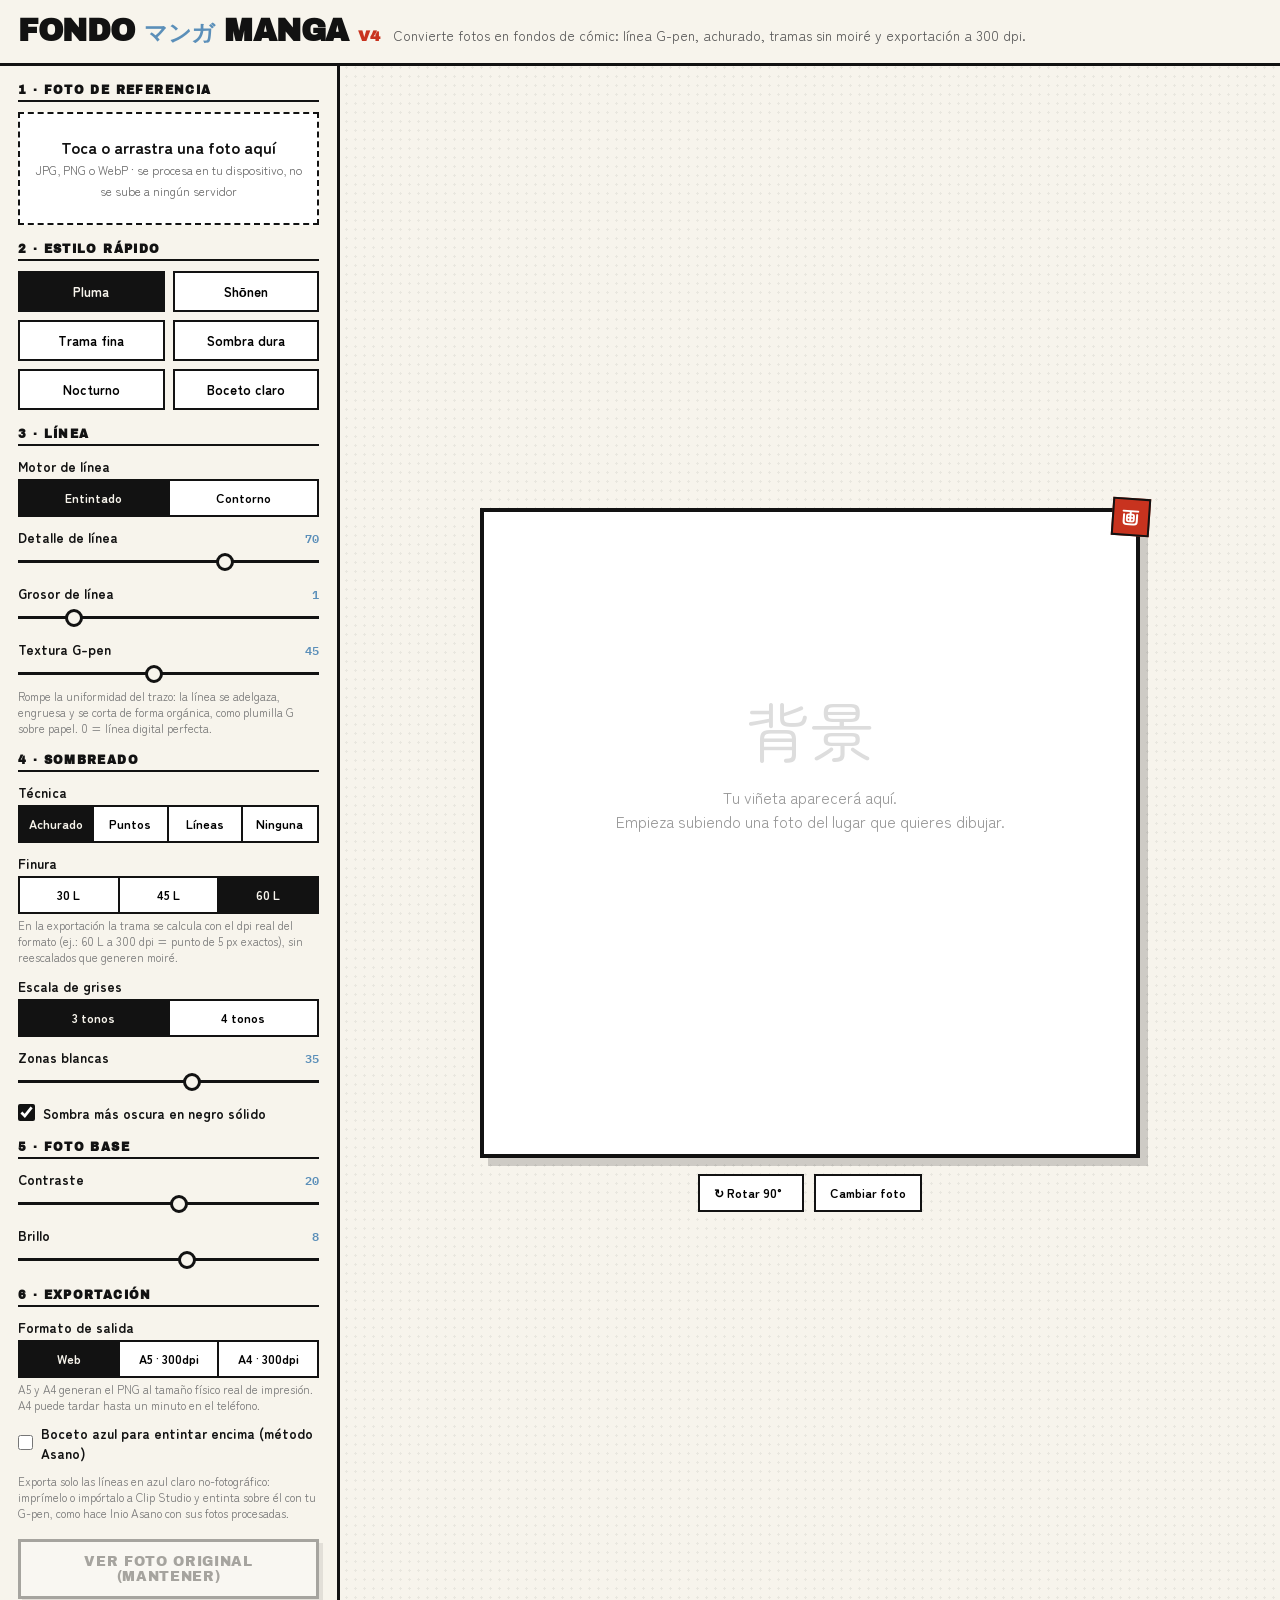
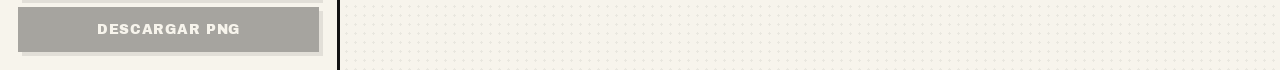
==== commit d0e04af2: "Rename fondos-manga.html to index.html" ====
--- a/index.html
+++ b/index.html
@@ -130,7 +130,7 @@
   position:relative;background:#fff;
   border:4px solid var(--tinta);
   box-shadow:8px 8px 0 rgba(18,18,18,.18);
-  transform:rotate(-.4deg);max-width:100%;padding:6px;
+  max-width:100%;padding:6px;
 }
 .viñeta::after{
   content:"画";
@@ -139,7 +139,7 @@
   background:var(--rojo);color:#fff;font-size:18px;font-weight:700;
   border:2px solid var(--tinta);transform:rotate(4deg);
 }
-#lienzo{display:block;max-width:100%;height:auto;background:#fff}
+#lienzo{display:block;background:#fff}
 #vacio{
   width:min(640px,86vw);aspect-ratio:4/3;
   display:flex;flex-direction:column;align-items:center;justify-content:center;gap:10px;
@@ -153,7 +153,7 @@
   font-family:'Zen Maru Gothic',sans-serif;
 }
 .mini:active{background:var(--azul-claro)}
-#estado{font-family:'IBM Plex Mono',monospace;font-size:.72rem;color:#777;text-align:center}
+#estado{font-family:'IBM Plex Mono',monospace;font-size:.72rem;color:#777;text-align:center;max-width:640px}
 @media (prefers-reduced-motion: reduce){
   *{transition:none !important}
 }
@@ -162,8 +162,8 @@
 <body>
 
 <header>
-  <h1>Fondo <span class="kana">マンガ</span> Manga <span style="font-size:.5em;color:var(--rojo)">v3</span></h1>
-  <p>Sube una foto de referencia y conviértela en un fondo de cómic con línea a pluma, achurado y tramas.</p>
+  <h1>Fondo <span class="kana">マンガ</span> Manga <span style="font-size:.5em;color:var(--rojo)">v4</span></h1>
+  <p>Convierte fotos en fondos de cómic: línea G-pen, achurado, tramas sin moiré y exportación a 300 dpi.</p>
 </header>
 
 <div class="layout">
@@ -188,7 +188,6 @@
       <button data-preset="nocturno">Nocturno</button>
       <button data-preset="boceto">Boceto claro</button>
     </div>
-    <p class="nota">Pluma = línea densa + achurado y mucho blanco, al estilo de los fondos clásicos de manga seinen.</p>
   </div>
 
   <div class="bloque">
@@ -200,7 +199,6 @@
         <button data-motor="tinta" class="activo">Entintado</button>
         <button data-motor="contorno">Contorno</button>
       </div>
-      <p class="nota">Entintado combina pincel y contornos; Contorno marca solo bordes.</p>
     </div>
 
     <div class="ctrl">
@@ -211,6 +209,12 @@
     <div class="ctrl">
       <div class="fila"><label for="rGrosor">Grosor de línea</label><output id="oGrosor">1</output></div>
       <input type="range" id="rGrosor" min="0" max="6" value="1">
+    </div>
+
+    <div class="ctrl">
+      <div class="fila"><label for="rTextura">Textura G-pen</label><output id="oTextura">45</output></div>
+      <input type="range" id="rTextura" min="0" max="100" value="45">
+      <p class="nota">Rompe la uniformidad del trazo: la línea se adelgaza, engruesa y se corta de forma orgánica, como plumilla G sobre papel. 0 = línea digital perfecta.</p>
     </div>
   </div>
 
@@ -225,7 +229,6 @@
         <button data-trama="lineas">Líneas</button>
         <button data-trama="ninguna">Ninguna</button>
       </div>
-      <p class="nota">Achurado = rayado a pluma, cruzado en las sombras. Puntos = screentone clásico.</p>
     </div>
 
     <div class="ctrl">
@@ -235,6 +238,7 @@
         <button data-lpi="45">45 L</button>
         <button data-lpi="60" class="activo">60 L</button>
       </div>
+      <p class="nota">En la exportación la trama se calcula con el dpi real del formato (ej.: 60 L a 300 dpi = punto de 5 px exactos), sin reescalados que generen moiré.</p>
     </div>
 
     <div class="ctrl">
@@ -248,7 +252,6 @@
     <div class="ctrl">
       <div class="fila"><label for="rBlancos">Zonas blancas</label><output id="oBlancos">35</output></div>
       <input type="range" id="rBlancos" min="0" max="60" value="35">
-      <p class="nota">Más alto = más superficies quedan en papel limpio y el sombreado se concentra solo en las sombras reales.</p>
     </div>
 
     <label class="check"><input type="checkbox" id="chkNegro" checked> Sombra más oscura en negro sólido</label>
@@ -264,6 +267,21 @@
       <div class="fila"><label for="rBrillo">Brillo</label><output id="oBrillo">8</output></div>
       <input type="range" id="rBrillo" min="-60" max="60" value="8">
     </div>
+  </div>
+
+  <div class="bloque">
+    <h2>6 · Exportación</h2>
+    <div class="ctrl">
+      <span class="etiqueta">Formato de salida</span>
+      <div class="segmentos" id="segFormato">
+        <button data-formato="web" class="activo">Web</button>
+        <button data-formato="a5">A5 · 300dpi</button>
+        <button data-formato="a4">A4 · 300dpi</button>
+      </div>
+      <p class="nota">A5 y A4 generan el PNG al tamaño físico real de impresión. A4 puede tardar hasta un minuto en el teléfono.</p>
+    </div>
+    <label class="check"><input type="checkbox" id="chkAzul"> Boceto azul para entintar encima (método Asano)</label>
+    <p class="nota">Exporta solo las líneas en azul claro no-fotográfico: imprímelo o impórtalo a Clip Studio y entinta sobre él con tu G-pen, como hace Inio Asano con sus fotos procesadas.</p>
   </div>
 
   <div class="acciones">
@@ -296,33 +314,63 @@
 const S = {
   img:null, rot:0,
   motor:'tinta',
-  linea:70, grosor:1,
+  linea:70, grosor:1, textura:45,
   lpi:60, escala:'t3',
   tipoTrama:'achurado',
   blancos:35,
   negroSolido:true,
   contraste:20, brillo:8,
+  formato:'web',
+  azul:false,
 };
 
-/* densidades de tono por escala (0 = papel, 1 = negro sólido) */
 const ESCALAS = {
   t3: [0, 0.20, 0.50, 1],
   t4: [0, 0.10, 0.30, 0.50, 1],
 };
 
+/* formatos de salida: lado mayor en px y en pulgadas → define el dpi real */
+const FORMATOS = {
+  web: {px:2000, pulgadas:6.67,  nombre:'Web 2000px'},
+  a5:  {px:2480, pulgadas:8.27,  nombre:'A5 300dpi'},   /* 8.27in × 300 = 2480 */
+  a4:  {px:3508, pulgadas:11.69, nombre:'A4 300dpi'},   /* 11.69in × 300 = 3508 */
+};
+
 const PRESETS = {
-  /* calibrado con referencias del usuario: línea densa, achurado, mucho blanco */
-  pluma:    {motor:'tinta',    linea:70, grosor:1, lpi:60, escala:'t3', tipoTrama:'achurado', blancos:35, negroSolido:true,  contraste:20, brillo:8},
-  shonen:   {motor:'tinta',    linea:55, grosor:2, lpi:60, escala:'t3', tipoTrama:'puntos',   blancos:15, negroSolido:true,  contraste:15, brillo:0},
-  fino:     {motor:'tinta',    linea:68, grosor:1, lpi:60, escala:'t4', tipoTrama:'puntos',   blancos:20, negroSolido:false, contraste:5,  brillo:5},
-  duro:     {motor:'contorno', linea:42, grosor:3, lpi:30, escala:'t3', tipoTrama:'ninguna',  blancos:10, negroSolido:true,  contraste:45, brillo:0},
-  nocturno: {motor:'tinta',    linea:58, grosor:2, lpi:45, escala:'t4', tipoTrama:'lineas',   blancos:0,  negroSolido:true,  contraste:25, brillo:-25},
-  boceto:   {motor:'tinta',    linea:78, grosor:0, lpi:60, escala:'t4', tipoTrama:'achurado', blancos:50, negroSolido:false, contraste:10, brillo:15},
+  pluma:    {motor:'tinta',    linea:70, grosor:1, textura:45, lpi:60, escala:'t3', tipoTrama:'achurado', blancos:35, negroSolido:true,  contraste:20, brillo:8},
+  shonen:   {motor:'tinta',    linea:55, grosor:2, textura:30, lpi:60, escala:'t3', tipoTrama:'puntos',   blancos:15, negroSolido:true,  contraste:15, brillo:0},
+  fino:     {motor:'tinta',    linea:68, grosor:1, textura:25, lpi:60, escala:'t4', tipoTrama:'puntos',   blancos:20, negroSolido:false, contraste:5,  brillo:5},
+  duro:     {motor:'contorno', linea:42, grosor:3, textura:20, lpi:30, escala:'t3', tipoTrama:'ninguna',  blancos:10, negroSolido:true,  contraste:45, brillo:0},
+  nocturno: {motor:'tinta',    linea:58, grosor:2, textura:40, lpi:45, escala:'t4', tipoTrama:'lineas',   blancos:0,  negroSolido:true,  contraste:25, brillo:-25},
+  boceto:   {motor:'tinta',    linea:78, grosor:0, textura:60, lpi:60, escala:'t4', tipoTrama:'achurado', blancos:50, negroSolido:false, contraste:10, brillo:15},
 };
 
 const $ = id => document.getElementById(id);
-const lienzo = $('lienzo'), PREVIEW_MAX = 1300, EXPORT_MAX = 3200;
-const PAGINA_PULGADAS = 6;
+const lienzo = $('lienzo');
+const SIGMA_REF = 1300;   /* resolución de referencia para escalar sigmas */
+
+/* ---------- ruido de valor (textura G-pen) ---------- */
+const RUIDO_N = 64;
+const ruidoTabla = new Float32Array(RUIDO_N * RUIDO_N);
+(function sembrar(){
+  let s = 12345;
+  for(let i=0; i<ruidoTabla.length; i++){
+    s = (s * 1103515245 + 12345) & 0x7fffffff;
+    ruidoTabla[i] = (s / 0x7fffffff);
+  }
+})();
+function ruido(x, y){
+  /* interpolación bilineal con envoltura: ruido suave y estable */
+  const xi = Math.floor(x), yi = Math.floor(y);
+  const fx = x - xi, fy = y - yi;
+  const x0 = ((xi % RUIDO_N) + RUIDO_N) % RUIDO_N;
+  const y0 = ((yi % RUIDO_N) + RUIDO_N) % RUIDO_N;
+  const x1 = (x0 + 1) % RUIDO_N, y1 = (y0 + 1) % RUIDO_N;
+  const a = ruidoTabla[y0*RUIDO_N+x0], b = ruidoTabla[y0*RUIDO_N+x1];
+  const c = ruidoTabla[y1*RUIDO_N+x0], dd = ruidoTabla[y1*RUIDO_N+x1];
+  const ux = fx*fx*(3-2*fx), uy = fy*fy*(3-2*fy);
+  return a + (b-a)*ux + (c-a)*uy + (a-b-c+dd)*ux*uy;
+}
 
 /* ---------- carga ---------- */
 const drop = $('drop'), file = $('file');
@@ -356,18 +404,20 @@
 }
 liga('rLinea','oLinea','linea');
 liga('rGrosor','oGrosor','grosor');
+liga('rTextura','oTextura','textura');
 liga('rBlancos','oBlancos','blancos');
 liga('rContraste','oContraste','contraste');
 liga('rBrillo','oBrillo','brillo');
 $('chkNegro').addEventListener('change', e => { S.negroSolido = e.target.checked; pedirProceso(); });
-
-function segmento(idCont, attr, clave, convertir){
+$('chkAzul').addEventListener('change', e => { S.azul = e.target.checked; });
+
+function segmento(idCont, attr, clave, convertir, reprocesa){
   document.querySelectorAll('#'+idCont+' button').forEach(b => {
     b.addEventListener('click', () => {
       document.querySelectorAll('#'+idCont+' button').forEach(x => x.classList.remove('activo'));
       b.classList.add('activo');
       S[clave] = convertir ? convertir(b.dataset[attr]) : b.dataset[attr];
-      pedirProceso();
+      if(reprocesa !== false) pedirProceso();
     });
   });
 }
@@ -375,6 +425,7 @@
 segmento('segLPI','lpi','lpi', v => +v);
 segmento('segEscala','escala','escala');
 segmento('segTrama','trama','tipoTrama');
+segmento('segFormato','formato','formato', null, false);
 
 document.querySelectorAll('.presets button').forEach(b => {
   b.addEventListener('click', () => {
@@ -390,8 +441,8 @@
 }
 function aplicarPreset(p){
   Object.assign(S, p);
-  [['rLinea','oLinea','linea'],['rGrosor','oGrosor','grosor'],['rBlancos','oBlancos','blancos'],
-   ['rContraste','oContraste','contraste'],['rBrillo','oBrillo','brillo']].forEach(([r,o,k]) => {
+  [['rLinea','oLinea','linea'],['rGrosor','oGrosor','grosor'],['rTextura','oTextura','textura'],
+   ['rBlancos','oBlancos','blancos'],['rContraste','oContraste','contraste'],['rBrillo','oBrillo','brillo']].forEach(([r,o,k]) => {
     $(r).value = p[k]; $(o).textContent = p[k];
   });
   $('chkNegro').checked = p.negroSolido;
@@ -421,11 +472,46 @@
   timer = setTimeout(procesar, 60);
 }
 
-function medidas(maxLado){
+/* reprocesar al cambiar tamaño/orientación: la vista previa siempre es 1:1 con el dispositivo */
+let timerResize = null;
+window.addEventListener('resize', () => {
+  if(!S.img) return;
+  clearTimeout(timerResize);
+  timerResize = setTimeout(procesar, 250);
+});
+
+/* ---------- medidas ---------- */
+function aspecto(){
   let w = S.img.naturalWidth, h = S.img.naturalHeight;
   if(S.rot % 180 !== 0) [w,h] = [h,w];
-  const esc = Math.min(1, maxLado / Math.max(w,h));
-  return {w: Math.round(w*esc), h: Math.round(h*esc)};
+  return w / h;
+}
+
+/* la vista previa se procesa EXACTAMENTE al tamaño mostrado × devicePixelRatio.
+   Así no hay reescalado del navegador y por lo tanto no hay moiré en pantalla. */
+function medidasPreview(){
+  const asp = aspecto();
+  const main = document.querySelector('main');
+  const disponible = Math.min(700, (main ? main.clientWidth : window.innerWidth) - 64);
+  let cssW = disponible, cssH = cssW / asp;
+  const altoMax = window.innerHeight * 0.75;
+  if(cssH > altoMax){ cssH = altoMax; cssW = cssH * asp; }
+  const dpr = Math.min(window.devicePixelRatio || 1, 3);
+  return {
+    w: Math.round(cssW * dpr),
+    h: Math.round(cssH * dpr),
+    cssW: Math.round(cssW),
+    cssH: Math.round(cssH),
+  };
+}
+
+function medidasExport(){
+  const fmt = FORMATOS[S.formato];
+  const asp = aspecto();
+  let w, h;
+  if(asp >= 1){ w = fmt.px; h = Math.round(fmt.px / asp); }
+  else        { h = fmt.px; w = Math.round(fmt.px * asp); }
+  return {w, h, pulgadas: fmt.pulgadas};
 }
 
 function dibujarFuente(c, w, h){
@@ -441,18 +527,22 @@
 }
 
 function dibujarOriginal(){
-  const {w,h} = medidas(PREVIEW_MAX);
-  lienzo.width = w; lienzo.height = h;
-  dibujarFuente(lienzo, w, h);
+  const m = medidasPreview();
+  lienzo.width = m.w; lienzo.height = m.h;
+  lienzo.style.width = m.cssW + 'px';
+  lienzo.style.height = m.cssH + 'px';
+  dibujarFuente(lienzo, m.w, m.h);
 }
 
 function procesar(){
   if(!S.img) return;
   const t0 = performance.now();
-  const {w,h} = medidas(PREVIEW_MAX);
-  lienzo.width = w; lienzo.height = h;
-  renderManga(lienzo, w, h);
-  estado(`${w}×${h}px · procesado en ${Math.round(performance.now()-t0)} ms`);
+  const m = medidasPreview();
+  lienzo.width = m.w; lienzo.height = m.h;
+  lienzo.style.width = m.cssW + 'px';
+  lienzo.style.height = m.cssH + 'px';
+  renderManga(lienzo, m.w, m.h, FORMATOS[S.formato].pulgadas, false);
+  estado(`Vista 1:1 sin moiré · ${m.w}×${m.h}px · ${Math.round(performance.now()-t0)} ms · la trama final se calcula al exportar (${FORMATOS[S.formato].nombre})`);
 }
 
 /* ---------- desenfoque gaussiano separable ---------- */
@@ -489,38 +579,24 @@
   return out;
 }
 
-/* ---------- sobel sobre un buffer suavizado ---------- */
-function sobel(suave, w, h, umbral, destino){
-  for(let y=1; y<h-1; y++){
-    const r0=(y-1)*w, r1=y*w, r2=(y+1)*w;
-    for(let x=1; x<w-1; x++){
-      const gx = -suave[r0+x-1] - 2*suave[r1+x-1] - suave[r2+x-1]
-                + suave[r0+x+1] + 2*suave[r1+x+1] + suave[r2+x+1];
-      const gy = -suave[r0+x-1] - 2*suave[r0+x] - suave[r0+x+1]
-                + suave[r2+x-1] + 2*suave[r2+x] + suave[r2+x+1];
-      if(gx*gx + gy*gy > umbral*umbral) destino[r1+x] = 1;
-    }
-  }
-}
-
-/* ---------- achurado a pluma ---------- */
-/* devuelve true si el píxel lleva tinta en una dirección de rayado dada */
 function rayado(x, y, ang, celda, grueso, semilla){
   const c = Math.cos(ang), s = Math.sin(ang);
   const u = (x*c + y*s) / celda;
   let v = (-x*s + y*c) / celda;
-  v += 0.10 * Math.sin(u * 1.7 + semilla);   /* leve temblor de mano */
+  v += 0.10 * Math.sin(u * 1.7 + semilla);
   const f = v - Math.floor(v);
   return Math.abs(f - 0.5) < grueso/2;
 }
 
 /* ---------- núcleo: foto → manga ---------- */
-function renderManga(canvas, w, h){
+function renderManga(canvas, w, h, pulgadas, esExport){
   const cx = dibujarFuente(canvas, w, h);
   const src = cx.getImageData(0, 0, w, h);
   const d = src.data;
   const n = w * h;
-  const escRes = Math.max(w,h) / PREVIEW_MAX;
+  const escRes = Math.max(w,h) / SIGMA_REF;
+  const tex = S.textura / 100;                 /* 0..1: cuánta irregularidad de plumilla */
+  const escRuido = 1 / (9 * escRes);           /* escala espacial del grano del papel */
 
   /* 1) grises + brillo/contraste */
   const gris = new Float32Array(n);
@@ -531,54 +607,107 @@
     gris[i] = g < 0 ? 0 : (g > 255 ? 255 : g);
   }
 
-  /* 2) línea de tinta */
+  /* 2) línea de tinta con textura G-pen:
+     el umbral se modula con ruido suave → el trazo se corta, adelgaza y
+     engruesa de forma orgánica; los bordes fuertes reciben más peso
+     (como la presión de una plumilla G). */
   let linea = new Uint8Array(n);
-  let dilataciones = 0;
+  let fuerte = new Uint8Array(n);
 
   if(S.motor === 'tinta'){
-    /* XDoG (textura de pincel) + Sobel (contornos firmes) */
     const sigma = (0.65 + S.grosor * 0.40) * escRes;
     const g1 = gaussiana(gris, w, h, sigma);
     const g2 = gaussiana(gris, w, h, sigma * 1.6);
     const tau = 1.0 + (100 - S.linea) * 0.15;
-    for(let i=0; i<n; i++){
-      if(g1[i] - g2[i] < -tau) linea[i] = 1;
+    const umbralC = 60 + (100 - S.linea) * 1.4;
+
+    for(let y=0; y<h; y++){
+      for(let x=0; x<w; x++){
+        const i = y*w + x;
+        const mod = 1 + tex * 0.9 * (ruido(x*escRuido, y*escRuido) - 0.35);
+        const ti = tau * mod;
+        const resp = g2[i] - g1[i];           /* positivo sobre la línea */
+        if(resp > ti){
+          linea[i] = 1;
+          if(resp > ti * 2.3) fuerte[i] = 1;  /* zona de presión: trazo grueso */
+        }
+      }
     }
-    /* contornos: umbral más alto para sumar solo bordes claros */
-    sobel(g1, w, h, 60 + (100 - S.linea) * 1.4, linea);
-    dilataciones = S.grosor >= 4 ? Math.round(escRes) : 0;
+    /* contornos firmes (Sobel sobre g1), también modulados por el grano */
+    for(let y=1; y<h-1; y++){
+      const r0=(y-1)*w, r1=y*w, r2=(y+1)*w;
+      for(let x=1; x<w-1; x++){
+        const gx = -g1[r0+x-1] - 2*g1[r1+x-1] - g1[r2+x-1]
+                  + g1[r0+x+1] + 2*g1[r1+x+1] + g1[r2+x+1];
+        const gy = -g1[r0+x-1] - 2*g1[r0+x] - g1[r0+x+1]
+                  + g1[r2+x-1] + 2*g1[r2+x] + g1[r2+x+1];
+        const mag2 = gx*gx + gy*gy;
+        const mod = 1 + tex * 0.8 * (ruido(x*escRuido + 31, y*escRuido + 17) - 0.35);
+        const u = umbralC * mod;
+        if(mag2 > u*u){
+          linea[r1+x] = 1;
+          if(mag2 > u*u*4) fuerte[r1+x] = 1;
+        }
+      }
+    }
   } else {
     const suave = gaussiana(gris, w, h, 1.0 * escRes);
-    sobel(suave, w, h, 28 + (100 - S.linea) * 2.1, linea);
-    dilataciones = Math.round(S.grosor * escRes);
+    const umbral = 28 + (100 - S.linea) * 2.1;
+    for(let y=1; y<h-1; y++){
+      const r0=(y-1)*w, r1=y*w, r2=(y+1)*w;
+      for(let x=1; x<w-1; x++){
+        const gx = -suave[r0+x-1] - 2*suave[r1+x-1] - suave[r2+x-1]
+                  + suave[r0+x+1] + 2*suave[r1+x+1] + suave[r2+x+1];
+        const gy = -suave[r0+x-1] - 2*suave[r0+x] - suave[r0+x+1]
+                  + suave[r2+x-1] + 2*suave[r2+x] + suave[r2+x+1];
+        const mag2 = gx*gx + gy*gy;
+        const mod = 1 + tex * 0.8 * (ruido(x*escRuido, y*escRuido) - 0.35);
+        const u = umbral * mod;
+        if(mag2 > u*u){
+          linea[r1+x] = 1;
+          if(mag2 > u*u*4) fuerte[r1+x] = 1;
+        }
+      }
+    }
   }
 
-  for(let pase=0; pase<dilataciones; pase++){
-    const amp = new Uint8Array(linea);
+  /* dilatación: base según grosor + 1 pase extra solo en zonas de presión */
+  function dilatar(mascara, guia){
+    const amp = new Uint8Array(mascara);
     for(let y=1; y<h-1; y++){
       for(let x=1; x<w-1; x++){
         const i = y*w+x;
-        if(linea[i]) continue;
-        if(linea[i-1]||linea[i+1]||linea[i-w]||linea[i+w]) amp[i] = 1;
+        if(mascara[i]) continue;
+        if(guia[i-1]||guia[i+1]||guia[i-w]||guia[i+w]) amp[i] = 1;
       }
     }
-    linea = amp;
+    return amp;
   }
-
-  /* 3) sombreado */
+  const basePases = Math.round((S.motor==='tinta' ? S.grosor*0.4 : S.grosor) * escRes);
+  for(let p=0; p<basePases; p++) linea = dilatar(linea, linea);
+  const pasesFuerte = Math.max(1, Math.round(escRes * 0.8));
+  for(let p=0; p<pasesFuerte; p++){
+    const ampliado = dilatar(linea, fuerte);
+    fuerte = dilatar(fuerte, fuerte);
+    linea = ampliado;
+  }
+
+  /* 3) sombreado: trama calculada con el dpi REAL del lienzo actual.
+     Como la vista previa es 1:1 con el dispositivo y la exportación se genera
+     directamente al tamaño final, los puntos nunca se reescalan → sin moiré. */
   let pasos = ESCALAS[S.escala].slice();
   if(!S.negroSolido) pasos[pasos.length-1] = 0.7;
   const bandas = pasos.length;
-  const corte = S.blancos / 100;                       /* recorte de luces → papel limpio */
-
-  const ppi = Math.max(w,h) / PAGINA_PULGADAS;
-  const celda = Math.max(2.4, ppi / S.lpi);
-  const celdaHach = celda * 1.5;                       /* el achurado respira más que el punto */
+  const corte = S.blancos / 100;
+
+  const ppi = Math.max(w,h) / pulgadas;
+  const celda = Math.max(3, ppi / S.lpi);
+  const celdaHach = celda * 1.5;
   const cos45 = Math.SQRT1_2, sin45 = Math.SQRT1_2;
   const tipo = S.tipoTrama;
   const base = gaussiana(gris, w, h, 1.2 * escRes);
-
-  const A1 = Math.PI/4, A2 = -Math.PI/4, A3 = 0;       /* direcciones del achurado */
+  const A1 = Math.PI/4, A2 = -Math.PI/4, A3 = 0;
+  const soloLineas = esExport && S.azul;       /* boceto azul: sin sombreado */
 
   for(let y=0; y<h; y++){
     for(let x=0; x<w; x++){
@@ -587,8 +716,7 @@
 
       if(linea[i]){
         negro = true;
-      } else {
-        /* cobertura con recorte de luces: lo claro queda blanco */
+      } else if(!soloLineas){
         let cob = 1 - base[i]/255;
         cob = (cob - corte) / (1 - corte);
         if(cob < 0) cob = 0;
@@ -602,7 +730,6 @@
         } else if(dens === 1){
           negro = true;
         } else if(tipo === 'achurado'){
-          /* claro: rayado simple · medio: cruzado · oscuro: triple */
           if(dens <= 0.22){
             negro = rayado(x,y,A1,celdaHach,Math.min(0.5,dens*1.6),0);
           } else if(dens <= 0.45){
@@ -628,8 +755,14 @@
         }
       }
 
-      const val = negro ? 18 : 255;
-      d[p] = d[p+1] = d[p+2] = val;
+      if(soloLineas){
+        /* azul no-fotográfico para entintar encima */
+        if(negro){ d[p]=140; d[p+1]=175; d[p+2]=215; }
+        else     { d[p]=255; d[p+1]=255; d[p+2]=255; }
+      } else {
+        const val = negro ? 18 : 255;
+        d[p] = d[p+1] = d[p+2] = val;
+      }
       d[p+3] = 255;
     }
   }
@@ -640,21 +773,23 @@
 /* ---------- exportar ---------- */
 $('btnExportar').addEventListener('click', () => {
   if(!S.img) return;
-  estado('Generando PNG en alta resolución…');
+  const fmt = FORMATOS[S.formato];
+  estado(`Generando PNG ${fmt.nombre}… puede tardar en formatos grandes, no cierres la pestaña.`);
   setTimeout(() => {
-    const {w,h} = medidas(EXPORT_MAX);
+    const m = medidasExport();
     const off = document.createElement('canvas');
-    off.width = w; off.height = h;
-    renderManga(off, w, h);
+    off.width = m.w; off.height = m.h;
+    renderManga(off, m.w, m.h, m.pulgadas, true);
     off.toBlob(blob => {
       const a = document.createElement('a');
       a.href = URL.createObjectURL(blob);
-      a.download = 'fondo-manga.png';
+      a.download = S.azul ? 'fondo-manga-boceto-azul.png' : 'fondo-manga.png';
       a.click();
       setTimeout(() => URL.revokeObjectURL(a.href), 4000);
-      estado(`PNG exportado · ${w}×${h}px`);
+      const dpi = Math.round(m.w > m.h ? m.w/m.pulgadas : m.h/m.pulgadas);
+      estado(`PNG exportado · ${m.w}×${m.h}px · ${dpi} dpi · trama ${S.lpi}L (celda de ${Math.round(dpi/S.lpi)}px)`);
     }, 'image/png');
-  }, 30);
+  }, 50);
 });
 
 function estado(txt){ $('estado').textContent = txt; }
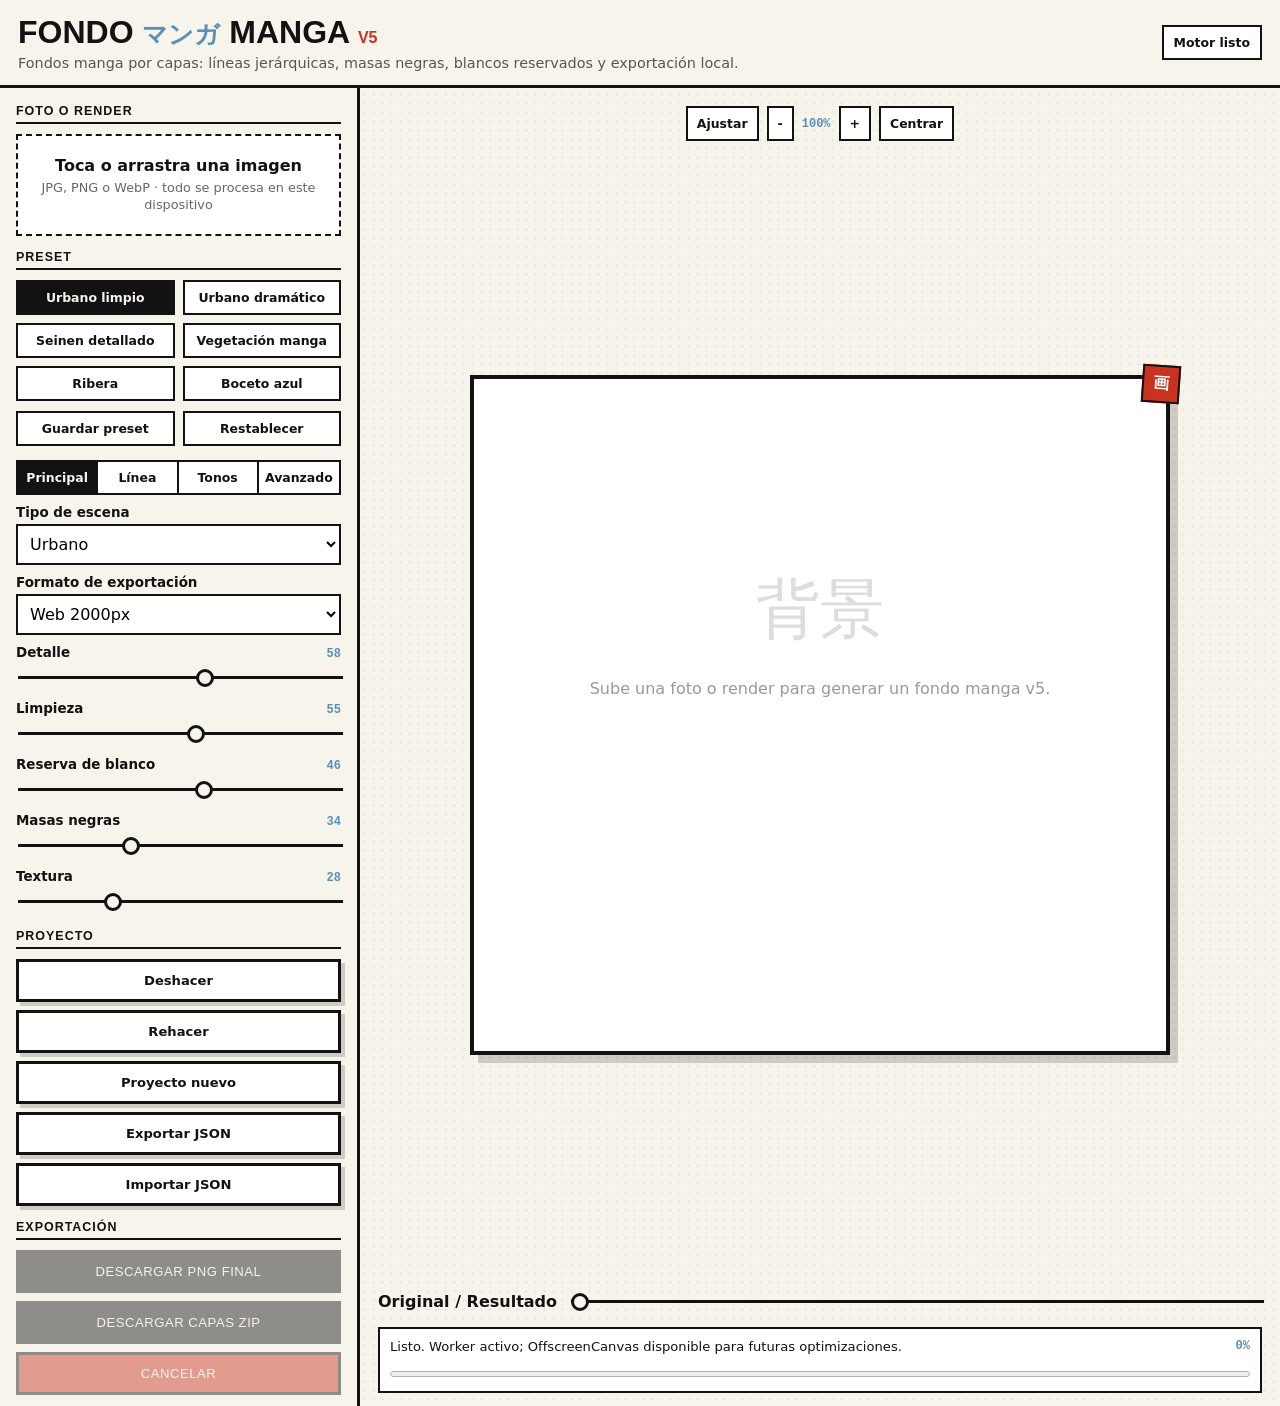
==== commit 3b38883f: "feat: implement Fondo Manga v5 app" ====
--- a/index.html
+++ b/index.html
@@ -1,800 +1,152 @@
 <!DOCTYPE html>
 <html lang="es">
 <head>
-<meta charset="UTF-8">
-<meta name="viewport" content="width=device-width, initial-scale=1.0">
-<title>Fondo Manga — convierte fotos en fondos de cómic</title>
-<link href="https://fonts.googleapis.com/css2?family=Archivo+Black&family=IBM+Plex+Mono:wght@400;600&family=Zen+Maru+Gothic:wght@400;700&display=swap" rel="stylesheet">
-<style>
-:root{
-  --papel:#F7F4EC;
-  --tinta:#121212;
-  --azul:#5B8FB9;
-  --azul-claro:#DCE9F2;
-  --rojo:#C8331F;
-  --borde:3px solid var(--tinta);
-}
-*{box-sizing:border-box;margin:0;padding:0}
-html{-webkit-text-size-adjust:100%}
-body{
-  font-family:'Zen Maru Gothic',system-ui,sans-serif;
-  background:var(--papel);color:var(--tinta);
-  background-image:radial-gradient(circle, rgba(18,18,18,.06) 1px, transparent 1.4px);
-  background-size:9px 9px;min-height:100vh;
-}
-header{
-  border-bottom:var(--borde);background:var(--papel);
-  padding:14px 18px;display:flex;align-items:baseline;gap:14px;flex-wrap:wrap;
-}
-h1{
-  font-family:'Archivo Black',sans-serif;
-  font-size:clamp(1.3rem,4vw,1.9rem);
-  letter-spacing:-.5px;text-transform:uppercase;
-}
-h1 .kana{color:var(--azul);font-size:.75em}
-header p{font-size:.85rem;color:#555}
-
-.layout{
-  display:grid;grid-template-columns:340px 1fr;
-  max-width:1280px;margin:0 auto;
-  min-height:calc(100vh - 70px);
-}
-@media (max-width:860px){
-  .layout{grid-template-columns:1fr}
-  aside{border-right:none !important;border-bottom:var(--borde)}
-}
-aside{
-  border-right:var(--borde);background:var(--papel);
-  padding:18px;display:flex;flex-direction:column;gap:18px;
-}
-.bloque{display:flex;flex-direction:column;gap:10px}
-.bloque > h2{
-  font-family:'Archivo Black',sans-serif;
-  font-size:.72rem;letter-spacing:.12em;text-transform:uppercase;
-  border-bottom:2px solid var(--tinta);padding-bottom:4px;
-}
-#drop{
-  border:2.5px dashed var(--tinta);background:#fff;
-  padding:22px 14px;text-align:center;cursor:pointer;
-  transition:background .15s;font-size:.9rem;line-height:1.45;
-}
-#drop:hover,#drop.over{background:var(--azul-claro)}
-#drop strong{display:block;font-size:1rem}
-#drop small{color:#666}
-#file{display:none}
-
-.presets{display:grid;grid-template-columns:1fr 1fr;gap:8px}
-.presets button{
-  font-family:'Zen Maru Gothic',sans-serif;font-weight:700;
-  font-size:.82rem;padding:9px 6px;
-  background:#fff;border:2px solid var(--tinta);
-  cursor:pointer;transition:all .12s;
-}
-.presets button:hover,.presets button.activo{background:var(--tinta);color:var(--papel)}
-
-.ctrl{display:flex;flex-direction:column;gap:3px}
-.ctrl .fila{display:flex;justify-content:space-between;align-items:baseline}
-.ctrl label,.etiqueta{font-size:.84rem;font-weight:700}
-.ctrl output{font-family:'IBM Plex Mono',monospace;font-size:.76rem;color:var(--azul);font-weight:600}
-.nota{font-size:.72rem;color:#777;line-height:1.4}
-input[type=range]{
-  -webkit-appearance:none;appearance:none;
-  width:100%;height:22px;background:transparent;cursor:pointer;
-}
-input[type=range]::-webkit-slider-runnable-track{height:3px;background:var(--tinta)}
-input[type=range]::-webkit-slider-thumb{
-  -webkit-appearance:none;appearance:none;
-  width:18px;height:18px;border-radius:50%;
-  background:var(--papel);border:3px solid var(--tinta);margin-top:-7.5px;
-}
-input[type=range]::-moz-range-track{height:3px;background:var(--tinta)}
-input[type=range]::-moz-range-thumb{
-  width:12px;height:12px;border-radius:50%;
-  background:var(--papel);border:3px solid var(--tinta);
-}
-input[type=range]:focus-visible{outline:3px solid var(--azul);outline-offset:2px}
-
-.segmentos{display:flex;border:2px solid var(--tinta);flex-wrap:wrap}
-.segmentos button{
-  flex:1;min-width:25%;padding:8px 4px;font-size:.78rem;font-weight:700;
-  font-family:'Zen Maru Gothic',sans-serif;
-  background:#fff;border:none;cursor:pointer;
-  border-right:2px solid var(--tinta);
-}
-.segmentos button:last-child{border-right:none}
-.segmentos button.activo{background:var(--tinta);color:var(--papel)}
-.segmentos button:focus-visible{outline:3px solid var(--azul);outline-offset:-3px}
-
-.check{display:flex;align-items:center;gap:8px;font-size:.84rem;font-weight:700;cursor:pointer}
-.check input{width:17px;height:17px;accent-color:var(--tinta);cursor:pointer}
-
-.acciones{display:flex;flex-direction:column;gap:8px;margin-top:auto}
-.btn{
-  font-family:'Archivo Black',sans-serif;
-  font-size:.85rem;text-transform:uppercase;letter-spacing:.05em;
-  padding:12px;border:var(--borde);cursor:pointer;
-  background:var(--tinta);color:var(--papel);
-  box-shadow:4px 4px 0 rgba(18,18,18,.25);
-  transition:transform .1s, box-shadow .1s;
-}
-.btn:hover{transform:translate(-1px,-1px);box-shadow:5px 5px 0 rgba(18,18,18,.3)}
-.btn:active{transform:translate(2px,2px);box-shadow:1px 1px 0 rgba(18,18,18,.3)}
-.btn.sec{background:#fff;color:var(--tinta)}
-.btn:disabled{opacity:.35;cursor:not-allowed;transform:none}
-
-main{
-  padding:26px 22px;
-  display:flex;flex-direction:column;align-items:center;justify-content:center;gap:16px;
-}
-.viñeta{
-  position:relative;background:#fff;
-  border:4px solid var(--tinta);
-  box-shadow:8px 8px 0 rgba(18,18,18,.18);
-  max-width:100%;padding:6px;
-}
-.viñeta::after{
-  content:"画";
-  position:absolute;right:-14px;top:-14px;
-  width:34px;height:34px;display:flex;align-items:center;justify-content:center;
-  background:var(--rojo);color:#fff;font-size:18px;font-weight:700;
-  border:2px solid var(--tinta);transform:rotate(4deg);
-}
-#lienzo{display:block;background:#fff}
-#vacio{
-  width:min(640px,86vw);aspect-ratio:4/3;
-  display:flex;flex-direction:column;align-items:center;justify-content:center;gap:10px;
-  color:#999;text-align:center;padding:20px;
-}
-#vacio .kanji{font-size:64px;color:#ddd}
-.barra-lienzo{display:flex;gap:10px;flex-wrap:wrap;justify-content:center}
-.mini{
-  font-size:.78rem;font-weight:700;padding:8px 14px;
-  background:#fff;border:2px solid var(--tinta);cursor:pointer;
-  font-family:'Zen Maru Gothic',sans-serif;
-}
-.mini:active{background:var(--azul-claro)}
-#estado{font-family:'IBM Plex Mono',monospace;font-size:.72rem;color:#777;text-align:center;max-width:640px}
-@media (prefers-reduced-motion: reduce){
-  *{transition:none !important}
-}
-</style>
+  <meta charset="UTF-8">
+  <meta name="viewport" content="width=device-width, initial-scale=1.0">
+  <meta name="description" content="Fondo Manga v5 transforma fotos y renders en fondos manga por capas, en el dispositivo.">
+  <title>Fondo Manga v5</title>
+  <link rel="stylesheet" href="./css/styles.css">
 </head>
 <body>
+  <header class="topbar">
+    <div>
+      <h1>Fondo <span>マンガ</span> Manga <small>v5</small></h1>
+      <p>Fondos manga por capas: líneas jerárquicas, masas negras, blancos reservados y exportación local.</p>
+    </div>
+    <div class="status-pill" id="workerStatus">Motor listo</div>
+  </header>
 
-<header>
-  <h1>Fondo <span class="kana">マンガ</span> Manga <span style="font-size:.5em;color:var(--rojo)">v4</span></h1>
-  <p>Convierte fotos en fondos de cómic: línea G-pen, achurado, tramas sin moiré y exportación a 300 dpi.</p>
-</header>
+  <div class="app-shell">
+    <aside class="sidebar" aria-label="Controles">
+      <section class="panel upload-panel">
+        <h2>Foto o render</h2>
+        <button id="drop" class="drop-zone" type="button">
+          <strong>Toca o arrastra una imagen</strong>
+          <span>JPG, PNG o WebP · todo se procesa en este dispositivo</span>
+        </button>
+        <input id="file" type="file" accept="image/jpeg,image/png,image/webp,image/*">
+      </section>
 
-<div class="layout">
-<aside>
+      <section class="panel">
+        <h2>Preset</h2>
+        <div class="preset-grid" id="presetGrid"></div>
+        <div class="inline-actions">
+          <button class="mini" id="savePreset" type="button">Guardar preset</button>
+          <button class="mini" id="resetSettings" type="button">Restablecer</button>
+        </div>
+      </section>
 
-  <div class="bloque">
-    <h2>1 · Foto de referencia</h2>
-    <div id="drop" role="button" tabindex="0" aria-label="Subir foto">
-      <strong>Toca o arrastra una foto aquí</strong>
-      <small>JPG, PNG o WebP · se procesa en tu dispositivo, no se sube a ningún servidor</small>
-    </div>
-    <input type="file" id="file" accept="image/*">
+      <section class="panel tabs-panel">
+        <div class="tabs" role="tablist">
+          <button class="active" data-tab="principal" type="button">Principal</button>
+          <button data-tab="linea" type="button">Línea</button>
+          <button data-tab="tonos" type="button">Tonos</button>
+          <button data-tab="avanzado" type="button">Avanzado</button>
+        </div>
+
+        <div class="tab-page active" id="tab-principal">
+          <label class="field">
+            <span>Tipo de escena</span>
+            <select id="sceneType"></select>
+          </label>
+          <label class="field">
+            <span>Formato de exportación</span>
+            <select id="exportFormat"></select>
+          </label>
+          <div class="control" data-key="detail"></div>
+          <div class="control" data-key="cleanup"></div>
+          <div class="control" data-key="whiteReserve"></div>
+          <div class="control" data-key="blackMass"></div>
+          <div class="control" data-key="texture"></div>
+        </div>
+
+        <div class="tab-page" id="tab-linea">
+          <div class="control" data-key="mainLine"></div>
+          <div class="control" data-key="secondaryLine"></div>
+          <div class="control" data-key="edgeContinuity"></div>
+          <div class="control" data-key="farDetail"></div>
+        </div>
+
+        <div class="tab-page" id="tab-tonos">
+          <div class="control" data-key="shadowThreshold"></div>
+          <div class="control" data-key="toneCount"></div>
+          <div class="control" data-key="transitionHardness"></div>
+          <label class="field">
+            <span>Trama</span>
+            <select id="textureMode"></select>
+          </label>
+        </div>
+
+        <div class="tab-page" id="tab-avanzado">
+          <details class="advanced" open>
+            <summary>Controles avanzados</summary>
+            <label class="check"><input id="depthEnabled" type="checkbox"> Profundidad vertical</label>
+            <label class="check"><input id="skyProtect" type="checkbox"> Proteger cielos y zonas claras superiores</label>
+            <label class="check"><input id="architectureBoost" type="checkbox"> Reforzar arquitectura</label>
+            <label class="check"><input id="organicRegions" type="checkbox"> Detectar textura orgánica</label>
+          </details>
+        </div>
+      </section>
+
+      <section class="panel">
+        <h2>Proyecto</h2>
+        <div class="stack-actions">
+          <button class="btn secondary" id="undoBtn" type="button">Deshacer</button>
+          <button class="btn secondary" id="redoBtn" type="button">Rehacer</button>
+          <button class="btn secondary" id="newProject" type="button">Proyecto nuevo</button>
+          <button class="btn secondary" id="exportConfig" type="button">Exportar JSON</button>
+          <label class="btn secondary file-label">Importar JSON<input id="importConfig" type="file" accept="application/json,.json"></label>
+        </div>
+      </section>
+
+      <section class="panel">
+        <h2>Exportación</h2>
+        <div class="stack-actions">
+          <button class="btn" id="downloadFinal" type="button" disabled>Descargar PNG final</button>
+          <button class="btn" id="downloadZip" type="button" disabled>Descargar capas ZIP</button>
+          <button class="btn danger" id="cancelJob" type="button" disabled>Cancelar</button>
+        </div>
+      </section>
+    </aside>
+
+    <main class="workspace">
+      <section class="viewer-toolbar" aria-label="Vista">
+        <button class="mini" id="fitBtn" type="button">Ajustar</button>
+        <button class="mini" id="zoomOut" type="button">-</button>
+        <output id="zoomLabel">100%</output>
+        <button class="mini" id="zoomIn" type="button">+</button>
+        <button class="mini" id="panReset" type="button">Centrar</button>
+      </section>
+
+      <section class="viewer" id="viewer">
+        <div class="frame" id="frame">
+          <div class="empty-state" id="emptyState">
+            <div class="kanji">背景</div>
+            <p>Sube una foto o render para generar un fondo manga v5.</p>
+          </div>
+          <canvas id="resultCanvas" hidden></canvas>
+          <canvas id="originalCanvas" hidden></canvas>
+          <div class="compare-mask" id="compareMask" hidden></div>
+        </div>
+      </section>
+
+      <section class="compare-row">
+        <label class="compare-control">
+          <span>Original / Resultado</span>
+          <input id="compareSlider" type="range" min="0" max="100" value="0" disabled>
+        </label>
+      </section>
+
+      <section class="progress-box" aria-live="polite">
+        <div class="progress-header">
+          <span id="statusText">Sin imagen cargada.</span>
+          <output id="progressText">0%</output>
+        </div>
+        <progress id="progressBar" value="0" max="100"></progress>
+      </section>
+    </main>
   </div>
 
-  <div class="bloque">
-    <h2>2 · Estilo rápido</h2>
-    <div class="presets">
-      <button data-preset="pluma" class="activo">Pluma</button>
-      <button data-preset="shonen">Shōnen</button>
-      <button data-preset="fino">Trama fina</button>
-      <button data-preset="duro">Sombra dura</button>
-      <button data-preset="nocturno">Nocturno</button>
-      <button data-preset="boceto">Boceto claro</button>
-    </div>
-  </div>
-
-  <div class="bloque">
-    <h2>3 · Línea</h2>
-
-    <div class="ctrl">
-      <span class="etiqueta">Motor de línea</span>
-      <div class="segmentos" id="segMotor">
-        <button data-motor="tinta" class="activo">Entintado</button>
-        <button data-motor="contorno">Contorno</button>
-      </div>
-    </div>
-
-    <div class="ctrl">
-      <div class="fila"><label for="rLinea">Detalle de línea</label><output id="oLinea">70</output></div>
-      <input type="range" id="rLinea" min="0" max="100" value="70">
-    </div>
-
-    <div class="ctrl">
-      <div class="fila"><label for="rGrosor">Grosor de línea</label><output id="oGrosor">1</output></div>
-      <input type="range" id="rGrosor" min="0" max="6" value="1">
-    </div>
-
-    <div class="ctrl">
-      <div class="fila"><label for="rTextura">Textura G-pen</label><output id="oTextura">45</output></div>
-      <input type="range" id="rTextura" min="0" max="100" value="45">
-      <p class="nota">Rompe la uniformidad del trazo: la línea se adelgaza, engruesa y se corta de forma orgánica, como plumilla G sobre papel. 0 = línea digital perfecta.</p>
-    </div>
-  </div>
-
-  <div class="bloque">
-    <h2>4 · Sombreado</h2>
-
-    <div class="ctrl">
-      <span class="etiqueta">Técnica</span>
-      <div class="segmentos" id="segTrama">
-        <button data-trama="achurado" class="activo">Achurado</button>
-        <button data-trama="puntos">Puntos</button>
-        <button data-trama="lineas">Líneas</button>
-        <button data-trama="ninguna">Ninguna</button>
-      </div>
-    </div>
-
-    <div class="ctrl">
-      <span class="etiqueta">Finura</span>
-      <div class="segmentos" id="segLPI">
-        <button data-lpi="30">30 L</button>
-        <button data-lpi="45">45 L</button>
-        <button data-lpi="60" class="activo">60 L</button>
-      </div>
-      <p class="nota">En la exportación la trama se calcula con el dpi real del formato (ej.: 60 L a 300 dpi = punto de 5 px exactos), sin reescalados que generen moiré.</p>
-    </div>
-
-    <div class="ctrl">
-      <span class="etiqueta">Escala de grises</span>
-      <div class="segmentos" id="segEscala">
-        <button data-escala="t3" class="activo">3 tonos</button>
-        <button data-escala="t4">4 tonos</button>
-      </div>
-    </div>
-
-    <div class="ctrl">
-      <div class="fila"><label for="rBlancos">Zonas blancas</label><output id="oBlancos">35</output></div>
-      <input type="range" id="rBlancos" min="0" max="60" value="35">
-    </div>
-
-    <label class="check"><input type="checkbox" id="chkNegro" checked> Sombra más oscura en negro sólido</label>
-  </div>
-
-  <div class="bloque">
-    <h2>5 · Foto base</h2>
-    <div class="ctrl">
-      <div class="fila"><label for="rContraste">Contraste</label><output id="oContraste">20</output></div>
-      <input type="range" id="rContraste" min="-50" max="80" value="20">
-    </div>
-    <div class="ctrl">
-      <div class="fila"><label for="rBrillo">Brillo</label><output id="oBrillo">8</output></div>
-      <input type="range" id="rBrillo" min="-60" max="60" value="8">
-    </div>
-  </div>
-
-  <div class="bloque">
-    <h2>6 · Exportación</h2>
-    <div class="ctrl">
-      <span class="etiqueta">Formato de salida</span>
-      <div class="segmentos" id="segFormato">
-        <button data-formato="web" class="activo">Web</button>
-        <button data-formato="a5">A5 · 300dpi</button>
-        <button data-formato="a4">A4 · 300dpi</button>
-      </div>
-      <p class="nota">A5 y A4 generan el PNG al tamaño físico real de impresión. A4 puede tardar hasta un minuto en el teléfono.</p>
-    </div>
-    <label class="check"><input type="checkbox" id="chkAzul"> Boceto azul para entintar encima (método Asano)</label>
-    <p class="nota">Exporta solo las líneas en azul claro no-fotográfico: imprímelo o impórtalo a Clip Studio y entinta sobre él con tu G-pen, como hace Inio Asano con sus fotos procesadas.</p>
-  </div>
-
-  <div class="acciones">
-    <button class="btn sec" id="btnOriginal" disabled>Ver foto original (mantener)</button>
-    <button class="btn" id="btnExportar" disabled>Descargar PNG</button>
-  </div>
-
-</aside>
-
-<main>
-  <div class="viñeta">
-    <div id="vacio">
-      <div class="kanji">背景</div>
-      <p>Tu viñeta aparecerá aquí.<br>Empieza subiendo una foto del lugar que quieres dibujar.</p>
-    </div>
-    <canvas id="lienzo" hidden></canvas>
-  </div>
-  <div class="barra-lienzo" id="barra" hidden>
-    <button class="mini" id="btnRotar">↻ Rotar 90°</button>
-    <button class="mini" id="btnOtra">Cambiar foto</button>
-  </div>
-  <p id="estado"></p>
-</main>
-</div>
-
-<script>
-(function(){
-"use strict";
-
-const S = {
-  img:null, rot:0,
-  motor:'tinta',
-  linea:70, grosor:1, textura:45,
-  lpi:60, escala:'t3',
-  tipoTrama:'achurado',
-  blancos:35,
-  negroSolido:true,
-  contraste:20, brillo:8,
-  formato:'web',
-  azul:false,
-};
-
-const ESCALAS = {
-  t3: [0, 0.20, 0.50, 1],
-  t4: [0, 0.10, 0.30, 0.50, 1],
-};
-
-/* formatos de salida: lado mayor en px y en pulgadas → define el dpi real */
-const FORMATOS = {
-  web: {px:2000, pulgadas:6.67,  nombre:'Web 2000px'},
-  a5:  {px:2480, pulgadas:8.27,  nombre:'A5 300dpi'},   /* 8.27in × 300 = 2480 */
-  a4:  {px:3508, pulgadas:11.69, nombre:'A4 300dpi'},   /* 11.69in × 300 = 3508 */
-};
-
-const PRESETS = {
-  pluma:    {motor:'tinta',    linea:70, grosor:1, textura:45, lpi:60, escala:'t3', tipoTrama:'achurado', blancos:35, negroSolido:true,  contraste:20, brillo:8},
-  shonen:   {motor:'tinta',    linea:55, grosor:2, textura:30, lpi:60, escala:'t3', tipoTrama:'puntos',   blancos:15, negroSolido:true,  contraste:15, brillo:0},
-  fino:     {motor:'tinta',    linea:68, grosor:1, textura:25, lpi:60, escala:'t4', tipoTrama:'puntos',   blancos:20, negroSolido:false, contraste:5,  brillo:5},
-  duro:     {motor:'contorno', linea:42, grosor:3, textura:20, lpi:30, escala:'t3', tipoTrama:'ninguna',  blancos:10, negroSolido:true,  contraste:45, brillo:0},
-  nocturno: {motor:'tinta',    linea:58, grosor:2, textura:40, lpi:45, escala:'t4', tipoTrama:'lineas',   blancos:0,  negroSolido:true,  contraste:25, brillo:-25},
-  boceto:   {motor:'tinta',    linea:78, grosor:0, textura:60, lpi:60, escala:'t4', tipoTrama:'achurado', blancos:50, negroSolido:false, contraste:10, brillo:15},
-};
-
-const $ = id => document.getElementById(id);
-const lienzo = $('lienzo');
-const SIGMA_REF = 1300;   /* resolución de referencia para escalar sigmas */
-
-/* ---------- ruido de valor (textura G-pen) ---------- */
-const RUIDO_N = 64;
-const ruidoTabla = new Float32Array(RUIDO_N * RUIDO_N);
-(function sembrar(){
-  let s = 12345;
-  for(let i=0; i<ruidoTabla.length; i++){
-    s = (s * 1103515245 + 12345) & 0x7fffffff;
-    ruidoTabla[i] = (s / 0x7fffffff);
-  }
-})();
-function ruido(x, y){
-  /* interpolación bilineal con envoltura: ruido suave y estable */
-  const xi = Math.floor(x), yi = Math.floor(y);
-  const fx = x - xi, fy = y - yi;
-  const x0 = ((xi % RUIDO_N) + RUIDO_N) % RUIDO_N;
-  const y0 = ((yi % RUIDO_N) + RUIDO_N) % RUIDO_N;
-  const x1 = (x0 + 1) % RUIDO_N, y1 = (y0 + 1) % RUIDO_N;
-  const a = ruidoTabla[y0*RUIDO_N+x0], b = ruidoTabla[y0*RUIDO_N+x1];
-  const c = ruidoTabla[y1*RUIDO_N+x0], dd = ruidoTabla[y1*RUIDO_N+x1];
-  const ux = fx*fx*(3-2*fx), uy = fy*fy*(3-2*fy);
-  return a + (b-a)*ux + (c-a)*uy + (a-b-c+dd)*ux*uy;
-}
-
-/* ---------- carga ---------- */
-const drop = $('drop'), file = $('file');
-drop.addEventListener('click', () => file.click());
-drop.addEventListener('keydown', e => { if(e.key==='Enter'||e.key===' '){e.preventDefault();file.click();} });
-$('btnOtra').addEventListener('click', () => file.click());
-['dragover','dragenter'].forEach(ev => drop.addEventListener(ev, e => {e.preventDefault();drop.classList.add('over');}));
-['dragleave','drop'].forEach(ev => drop.addEventListener(ev, e => {e.preventDefault();drop.classList.remove('over');}));
-drop.addEventListener('drop', e => { const f = e.dataTransfer.files[0]; if(f) cargar(f); });
-file.addEventListener('change', () => { if(file.files[0]) cargar(file.files[0]); });
-
-function cargar(f){
-  if(!f.type.startsWith('image/')){ estado('El archivo no es una imagen.'); return; }
-  const url = URL.createObjectURL(f);
-  const img = new Image();
-  img.onload = () => {
-    URL.revokeObjectURL(url);
-    S.img = img; S.rot = 0;
-    $('vacio').hidden = true; lienzo.hidden = false; $('barra').hidden = false;
-    $('btnExportar').disabled = false; $('btnOriginal').disabled = false;
-    procesar();
-  };
-  img.onerror = () => estado('No se pudo leer la imagen.');
-  img.src = url;
-}
-
-/* ---------- controles ---------- */
-function liga(idRange, idOut, clave){
-  const r = $(idRange), o = $(idOut);
-  r.addEventListener('input', () => { S[clave] = +r.value; o.textContent = r.value; pedirProceso(); });
-}
-liga('rLinea','oLinea','linea');
-liga('rGrosor','oGrosor','grosor');
-liga('rTextura','oTextura','textura');
-liga('rBlancos','oBlancos','blancos');
-liga('rContraste','oContraste','contraste');
-liga('rBrillo','oBrillo','brillo');
-$('chkNegro').addEventListener('change', e => { S.negroSolido = e.target.checked; pedirProceso(); });
-$('chkAzul').addEventListener('change', e => { S.azul = e.target.checked; });
-
-function segmento(idCont, attr, clave, convertir, reprocesa){
-  document.querySelectorAll('#'+idCont+' button').forEach(b => {
-    b.addEventListener('click', () => {
-      document.querySelectorAll('#'+idCont+' button').forEach(x => x.classList.remove('activo'));
-      b.classList.add('activo');
-      S[clave] = convertir ? convertir(b.dataset[attr]) : b.dataset[attr];
-      if(reprocesa !== false) pedirProceso();
-    });
-  });
-}
-segmento('segMotor','motor','motor');
-segmento('segLPI','lpi','lpi', v => +v);
-segmento('segEscala','escala','escala');
-segmento('segTrama','trama','tipoTrama');
-segmento('segFormato','formato','formato', null, false);
-
-document.querySelectorAll('.presets button').forEach(b => {
-  b.addEventListener('click', () => {
-    document.querySelectorAll('.presets button').forEach(x => x.classList.remove('activo'));
-    b.classList.add('activo');
-    aplicarPreset(PRESETS[b.dataset.preset]);
-  });
-});
-
-function marcarSegmento(idCont, attr, valor){
-  document.querySelectorAll('#'+idCont+' button').forEach(x =>
-    x.classList.toggle('activo', x.dataset[attr] == valor));
-}
-function aplicarPreset(p){
-  Object.assign(S, p);
-  [['rLinea','oLinea','linea'],['rGrosor','oGrosor','grosor'],['rTextura','oTextura','textura'],
-   ['rBlancos','oBlancos','blancos'],['rContraste','oContraste','contraste'],['rBrillo','oBrillo','brillo']].forEach(([r,o,k]) => {
-    $(r).value = p[k]; $(o).textContent = p[k];
-  });
-  $('chkNegro').checked = p.negroSolido;
-  marcarSegmento('segMotor','motor',p.motor);
-  marcarSegmento('segLPI','lpi',p.lpi);
-  marcarSegmento('segEscala','escala',p.escala);
-  marcarSegmento('segTrama','trama',p.tipoTrama);
-  pedirProceso();
-}
-
-$('btnRotar').addEventListener('click', () => { S.rot = (S.rot + 90) % 360; pedirProceso(); });
-
-const btnOrig = $('btnOriginal');
-let mostrandoOriginal = false;
-function verOriginal(on){
-  if(!S.img || on === mostrandoOriginal) return;
-  mostrandoOriginal = on;
-  if(on){ dibujarOriginal(); } else { procesar(); }
-}
-['mousedown','touchstart'].forEach(ev => btnOrig.addEventListener(ev, e => {e.preventDefault();verOriginal(true);}));
-['mouseup','mouseleave','touchend','touchcancel'].forEach(ev => btnOrig.addEventListener(ev, () => verOriginal(false)));
-
-let timer = null;
-function pedirProceso(){
-  if(!S.img) return;
-  clearTimeout(timer);
-  timer = setTimeout(procesar, 60);
-}
-
-/* reprocesar al cambiar tamaño/orientación: la vista previa siempre es 1:1 con el dispositivo */
-let timerResize = null;
-window.addEventListener('resize', () => {
-  if(!S.img) return;
-  clearTimeout(timerResize);
-  timerResize = setTimeout(procesar, 250);
-});
-
-/* ---------- medidas ---------- */
-function aspecto(){
-  let w = S.img.naturalWidth, h = S.img.naturalHeight;
-  if(S.rot % 180 !== 0) [w,h] = [h,w];
-  return w / h;
-}
-
-/* la vista previa se procesa EXACTAMENTE al tamaño mostrado × devicePixelRatio.
-   Así no hay reescalado del navegador y por lo tanto no hay moiré en pantalla. */
-function medidasPreview(){
-  const asp = aspecto();
-  const main = document.querySelector('main');
-  const disponible = Math.min(700, (main ? main.clientWidth : window.innerWidth) - 64);
-  let cssW = disponible, cssH = cssW / asp;
-  const altoMax = window.innerHeight * 0.75;
-  if(cssH > altoMax){ cssH = altoMax; cssW = cssH * asp; }
-  const dpr = Math.min(window.devicePixelRatio || 1, 3);
-  return {
-    w: Math.round(cssW * dpr),
-    h: Math.round(cssH * dpr),
-    cssW: Math.round(cssW),
-    cssH: Math.round(cssH),
-  };
-}
-
-function medidasExport(){
-  const fmt = FORMATOS[S.formato];
-  const asp = aspecto();
-  let w, h;
-  if(asp >= 1){ w = fmt.px; h = Math.round(fmt.px / asp); }
-  else        { h = fmt.px; w = Math.round(fmt.px * asp); }
-  return {w, h, pulgadas: fmt.pulgadas};
-}
-
-function dibujarFuente(c, w, h){
-  const cx = c.getContext('2d', {willReadFrequently:true});
-  cx.save();
-  cx.translate(w/2, h/2);
-  cx.rotate(S.rot * Math.PI/180);
-  const iw = (S.rot % 180 !== 0) ? h : w;
-  const ih = (S.rot % 180 !== 0) ? w : h;
-  cx.drawImage(S.img, -iw/2, -ih/2, iw, ih);
-  cx.restore();
-  return cx;
-}
-
-function dibujarOriginal(){
-  const m = medidasPreview();
-  lienzo.width = m.w; lienzo.height = m.h;
-  lienzo.style.width = m.cssW + 'px';
-  lienzo.style.height = m.cssH + 'px';
-  dibujarFuente(lienzo, m.w, m.h);
-}
-
-function procesar(){
-  if(!S.img) return;
-  const t0 = performance.now();
-  const m = medidasPreview();
-  lienzo.width = m.w; lienzo.height = m.h;
-  lienzo.style.width = m.cssW + 'px';
-  lienzo.style.height = m.cssH + 'px';
-  renderManga(lienzo, m.w, m.h, FORMATOS[S.formato].pulgadas, false);
-  estado(`Vista 1:1 sin moiré · ${m.w}×${m.h}px · ${Math.round(performance.now()-t0)} ms · la trama final se calcula al exportar (${FORMATOS[S.formato].nombre})`);
-}
-
-/* ---------- desenfoque gaussiano separable ---------- */
-function gaussiana(src, w, h, sigma){
-  const r = Math.max(1, Math.ceil(sigma * 2.5));
-  const k = new Float32Array(2*r+1);
-  let suma = 0;
-  for(let i=-r; i<=r; i++){ k[i+r] = Math.exp(-(i*i)/(2*sigma*sigma)); suma += k[i+r]; }
-  for(let i=0; i<k.length; i++) k[i] /= suma;
-
-  const tmp = new Float32Array(w*h);
-  const out = new Float32Array(w*h);
-  for(let y=0; y<h; y++){
-    const fila = y*w;
-    for(let x=0; x<w; x++){
-      let s = 0;
-      for(let i=-r; i<=r; i++){
-        let xx = x+i; if(xx<0) xx=0; else if(xx>=w) xx=w-1;
-        s += src[fila+xx] * k[i+r];
-      }
-      tmp[fila+x] = s;
-    }
-  }
-  for(let y=0; y<h; y++){
-    for(let x=0; x<w; x++){
-      let s = 0;
-      for(let i=-r; i<=r; i++){
-        let yy = y+i; if(yy<0) yy=0; else if(yy>=h) yy=h-1;
-        s += tmp[yy*w+x] * k[i+r];
-      }
-      out[y*w+x] = s;
-    }
-  }
-  return out;
-}
-
-function rayado(x, y, ang, celda, grueso, semilla){
-  const c = Math.cos(ang), s = Math.sin(ang);
-  const u = (x*c + y*s) / celda;
-  let v = (-x*s + y*c) / celda;
-  v += 0.10 * Math.sin(u * 1.7 + semilla);
-  const f = v - Math.floor(v);
-  return Math.abs(f - 0.5) < grueso/2;
-}
-
-/* ---------- núcleo: foto → manga ---------- */
-function renderManga(canvas, w, h, pulgadas, esExport){
-  const cx = dibujarFuente(canvas, w, h);
-  const src = cx.getImageData(0, 0, w, h);
-  const d = src.data;
-  const n = w * h;
-  const escRes = Math.max(w,h) / SIGMA_REF;
-  const tex = S.textura / 100;                 /* 0..1: cuánta irregularidad de plumilla */
-  const escRuido = 1 / (9 * escRes);           /* escala espacial del grano del papel */
-
-  /* 1) grises + brillo/contraste */
-  const gris = new Float32Array(n);
-  const fc = (259 * (S.contraste + 255)) / (255 * (259 - S.contraste));
-  for(let i=0, p=0; i<n; i++, p+=4){
-    let g = d[p]*0.299 + d[p+1]*0.587 + d[p+2]*0.114;
-    g = fc * (g - 128) + 128 + S.brillo;
-    gris[i] = g < 0 ? 0 : (g > 255 ? 255 : g);
-  }
-
-  /* 2) línea de tinta con textura G-pen:
-     el umbral se modula con ruido suave → el trazo se corta, adelgaza y
-     engruesa de forma orgánica; los bordes fuertes reciben más peso
-     (como la presión de una plumilla G). */
-  let linea = new Uint8Array(n);
-  let fuerte = new Uint8Array(n);
-
-  if(S.motor === 'tinta'){
-    const sigma = (0.65 + S.grosor * 0.40) * escRes;
-    const g1 = gaussiana(gris, w, h, sigma);
-    const g2 = gaussiana(gris, w, h, sigma * 1.6);
-    const tau = 1.0 + (100 - S.linea) * 0.15;
-    const umbralC = 60 + (100 - S.linea) * 1.4;
-
-    for(let y=0; y<h; y++){
-      for(let x=0; x<w; x++){
-        const i = y*w + x;
-        const mod = 1 + tex * 0.9 * (ruido(x*escRuido, y*escRuido) - 0.35);
-        const ti = tau * mod;
-        const resp = g2[i] - g1[i];           /* positivo sobre la línea */
-        if(resp > ti){
-          linea[i] = 1;
-          if(resp > ti * 2.3) fuerte[i] = 1;  /* zona de presión: trazo grueso */
-        }
-      }
-    }
-    /* contornos firmes (Sobel sobre g1), también modulados por el grano */
-    for(let y=1; y<h-1; y++){
-      const r0=(y-1)*w, r1=y*w, r2=(y+1)*w;
-      for(let x=1; x<w-1; x++){
-        const gx = -g1[r0+x-1] - 2*g1[r1+x-1] - g1[r2+x-1]
-                  + g1[r0+x+1] + 2*g1[r1+x+1] + g1[r2+x+1];
-        const gy = -g1[r0+x-1] - 2*g1[r0+x] - g1[r0+x+1]
-                  + g1[r2+x-1] + 2*g1[r2+x] + g1[r2+x+1];
-        const mag2 = gx*gx + gy*gy;
-        const mod = 1 + tex * 0.8 * (ruido(x*escRuido + 31, y*escRuido + 17) - 0.35);
-        const u = umbralC * mod;
-        if(mag2 > u*u){
-          linea[r1+x] = 1;
-          if(mag2 > u*u*4) fuerte[r1+x] = 1;
-        }
-      }
-    }
-  } else {
-    const suave = gaussiana(gris, w, h, 1.0 * escRes);
-    const umbral = 28 + (100 - S.linea) * 2.1;
-    for(let y=1; y<h-1; y++){
-      const r0=(y-1)*w, r1=y*w, r2=(y+1)*w;
-      for(let x=1; x<w-1; x++){
-        const gx = -suave[r0+x-1] - 2*suave[r1+x-1] - suave[r2+x-1]
-                  + suave[r0+x+1] + 2*suave[r1+x+1] + suave[r2+x+1];
-        const gy = -suave[r0+x-1] - 2*suave[r0+x] - suave[r0+x+1]
-                  + suave[r2+x-1] + 2*suave[r2+x] + suave[r2+x+1];
-        const mag2 = gx*gx + gy*gy;
-        const mod = 1 + tex * 0.8 * (ruido(x*escRuido, y*escRuido) - 0.35);
-        const u = umbral * mod;
-        if(mag2 > u*u){
-          linea[r1+x] = 1;
-          if(mag2 > u*u*4) fuerte[r1+x] = 1;
-        }
-      }
-    }
-  }
-
-  /* dilatación: base según grosor + 1 pase extra solo en zonas de presión */
-  function dilatar(mascara, guia){
-    const amp = new Uint8Array(mascara);
-    for(let y=1; y<h-1; y++){
-      for(let x=1; x<w-1; x++){
-        const i = y*w+x;
-        if(mascara[i]) continue;
-        if(guia[i-1]||guia[i+1]||guia[i-w]||guia[i+w]) amp[i] = 1;
-      }
-    }
-    return amp;
-  }
-  const basePases = Math.round((S.motor==='tinta' ? S.grosor*0.4 : S.grosor) * escRes);
-  for(let p=0; p<basePases; p++) linea = dilatar(linea, linea);
-  const pasesFuerte = Math.max(1, Math.round(escRes * 0.8));
-  for(let p=0; p<pasesFuerte; p++){
-    const ampliado = dilatar(linea, fuerte);
-    fuerte = dilatar(fuerte, fuerte);
-    linea = ampliado;
-  }
-
-  /* 3) sombreado: trama calculada con el dpi REAL del lienzo actual.
-     Como la vista previa es 1:1 con el dispositivo y la exportación se genera
-     directamente al tamaño final, los puntos nunca se reescalan → sin moiré. */
-  let pasos = ESCALAS[S.escala].slice();
-  if(!S.negroSolido) pasos[pasos.length-1] = 0.7;
-  const bandas = pasos.length;
-  const corte = S.blancos / 100;
-
-  const ppi = Math.max(w,h) / pulgadas;
-  const celda = Math.max(3, ppi / S.lpi);
-  const celdaHach = celda * 1.5;
-  const cos45 = Math.SQRT1_2, sin45 = Math.SQRT1_2;
-  const tipo = S.tipoTrama;
-  const base = gaussiana(gris, w, h, 1.2 * escRes);
-  const A1 = Math.PI/4, A2 = -Math.PI/4, A3 = 0;
-  const soloLineas = esExport && S.azul;       /* boceto azul: sin sombreado */
-
-  for(let y=0; y<h; y++){
-    for(let x=0; x<w; x++){
-      const i = y*w + x, p = i*4;
-      let negro = false;
-
-      if(linea[i]){
-        negro = true;
-      } else if(!soloLineas){
-        let cob = 1 - base[i]/255;
-        cob = (cob - corte) / (1 - corte);
-        if(cob < 0) cob = 0;
-
-        let banda = Math.floor(cob * bandas);
-        if(banda >= bandas) banda = bandas - 1;
-        const dens = pasos[banda];
-
-        if(dens === 0){
-          negro = false;
-        } else if(dens === 1){
-          negro = true;
-        } else if(tipo === 'achurado'){
-          if(dens <= 0.22){
-            negro = rayado(x,y,A1,celdaHach,Math.min(0.5,dens*1.6),0);
-          } else if(dens <= 0.45){
-            negro = rayado(x,y,A1,celdaHach,dens*0.85,0)
-                 || rayado(x,y,A2,celdaHach,dens*0.85,2.1);
-          } else {
-            negro = rayado(x,y,A1,celdaHach,dens*0.75,0)
-                 || rayado(x,y,A2,celdaHach,dens*0.75,2.1)
-                 || rayado(x,y,A3,celdaHach,dens*0.6,4.4);
-          }
-        } else if(tipo === 'puntos'){
-          const u = (x*cos45 + y*sin45) / celda;
-          const v = (-x*sin45 + y*cos45) / celda;
-          const fu = u - Math.floor(u) - 0.5;
-          const fv = v - Math.floor(v) - 0.5;
-          negro = (fu*fu + fv*fv) / 0.5 < dens;
-        } else if(tipo === 'lineas'){
-          const v = (-x*sin45 + y*cos45) / celda;
-          const f = v - Math.floor(v);
-          negro = Math.abs(f - 0.5) < dens/2;
-        } else {
-          negro = dens > 0.45;
-        }
-      }
-
-      if(soloLineas){
-        /* azul no-fotográfico para entintar encima */
-        if(negro){ d[p]=140; d[p+1]=175; d[p+2]=215; }
-        else     { d[p]=255; d[p+1]=255; d[p+2]=255; }
-      } else {
-        const val = negro ? 18 : 255;
-        d[p] = d[p+1] = d[p+2] = val;
-      }
-      d[p+3] = 255;
-    }
-  }
-
-  cx.putImageData(src, 0, 0);
-}
-
-/* ---------- exportar ---------- */
-$('btnExportar').addEventListener('click', () => {
-  if(!S.img) return;
-  const fmt = FORMATOS[S.formato];
-  estado(`Generando PNG ${fmt.nombre}… puede tardar en formatos grandes, no cierres la pestaña.`);
-  setTimeout(() => {
-    const m = medidasExport();
-    const off = document.createElement('canvas');
-    off.width = m.w; off.height = m.h;
-    renderManga(off, m.w, m.h, m.pulgadas, true);
-    off.toBlob(blob => {
-      const a = document.createElement('a');
-      a.href = URL.createObjectURL(blob);
-      a.download = S.azul ? 'fondo-manga-boceto-azul.png' : 'fondo-manga.png';
-      a.click();
-      setTimeout(() => URL.revokeObjectURL(a.href), 4000);
-      const dpi = Math.round(m.w > m.h ? m.w/m.pulgadas : m.h/m.pulgadas);
-      estado(`PNG exportado · ${m.w}×${m.h}px · ${dpi} dpi · trama ${S.lpi}L (celda de ${Math.round(dpi/S.lpi)}px)`);
-    }, 'image/png');
-  }, 50);
-});
-
-function estado(txt){ $('estado').textContent = txt; }
-
-})();
-</script>
+  <script type="module" src="./js/app.js"></script>
 </body>
 </html>
--- a/css/styles.css
+++ b/css/styles.css
@@ -0,0 +1,374 @@
+:root {
+  --paper: #f7f4ec;
+  --ink: #121212;
+  --blue: #5b8fb9;
+  --blue-soft: #dce9f2;
+  --red: #c8331f;
+  --green: #5f7f54;
+  --shadow: rgba(18, 18, 18, .18);
+  --border: 3px solid var(--ink);
+}
+
+* { box-sizing: border-box; }
+html { -webkit-text-size-adjust: 100%; }
+body {
+  margin: 0;
+  min-height: 100vh;
+  font-family: ui-rounded, "Avenir Next", system-ui, sans-serif;
+  background: var(--paper);
+  color: var(--ink);
+  background-image: radial-gradient(circle, rgba(18,18,18,.06) 1px, transparent 1.4px);
+  background-size: 9px 9px;
+}
+
+button, select, input { font: inherit; }
+button { color: inherit; }
+
+.topbar {
+  display: flex;
+  justify-content: space-between;
+  align-items: center;
+  gap: 16px;
+  padding: 14px 18px;
+  border-bottom: var(--border);
+  background: var(--paper);
+}
+
+h1 {
+  margin: 0;
+  font-family: Impact, "Arial Black", sans-serif;
+  font-size: clamp(1.35rem, 4vw, 2rem);
+  text-transform: uppercase;
+  letter-spacing: 0;
+}
+h1 span { color: var(--blue); font-size: .78em; }
+h1 small { color: var(--red); font-size: .5em; }
+.topbar p { margin: 4px 0 0; color: #555; font-size: .9rem; }
+
+.status-pill {
+  border: 2px solid var(--ink);
+  background: #fff;
+  padding: 8px 10px;
+  font-weight: 800;
+  font-size: .78rem;
+  white-space: nowrap;
+}
+.status-pill.busy { background: var(--blue-soft); }
+.status-pill.error { background: #ffe1dc; color: #8a1d10; }
+
+.app-shell {
+  display: grid;
+  grid-template-columns: 360px minmax(0, 1fr);
+  min-height: calc(100vh - 76px);
+  max-width: 1440px;
+  margin: 0 auto;
+}
+
+.sidebar {
+  border-right: var(--border);
+  background: var(--paper);
+  padding: 16px;
+  display: flex;
+  flex-direction: column;
+  gap: 14px;
+}
+
+.panel {
+  display: flex;
+  flex-direction: column;
+  gap: 10px;
+}
+
+.panel h2 {
+  margin: 0;
+  padding-bottom: 4px;
+  border-bottom: 2px solid var(--ink);
+  font-family: Impact, "Arial Black", sans-serif;
+  text-transform: uppercase;
+  font-size: .78rem;
+  letter-spacing: .08em;
+}
+
+.drop-zone {
+  width: 100%;
+  border: 2.5px dashed var(--ink);
+  background: #fff;
+  padding: 20px 14px;
+  text-align: center;
+  cursor: pointer;
+}
+.drop-zone:hover, .drop-zone.over { background: var(--blue-soft); }
+.drop-zone strong, .drop-zone span { display: block; }
+.drop-zone span { color: #666; font-size: .8rem; line-height: 1.35; margin-top: 4px; }
+#file, .file-label input { display: none; }
+
+.preset-grid {
+  display: grid;
+  grid-template-columns: repeat(2, minmax(0, 1fr));
+  gap: 8px;
+}
+.preset-grid button, .tabs button, .mini {
+  border: 2px solid var(--ink);
+  background: #fff;
+  padding: 8px 9px;
+  cursor: pointer;
+  font-weight: 800;
+  font-size: .78rem;
+}
+.preset-grid button.active, .tabs button.active {
+  color: var(--paper);
+  background: var(--ink);
+}
+
+.tabs {
+  display: grid;
+  grid-template-columns: repeat(4, minmax(0, 1fr));
+  border: 2px solid var(--ink);
+}
+.tabs button {
+  border: 0;
+  border-right: 2px solid var(--ink);
+  padding: 8px 4px;
+}
+.tabs button:last-child { border-right: 0; }
+
+.tab-page { display: none; flex-direction: column; gap: 10px; }
+.tab-page.active { display: flex; }
+.advanced {
+  border: 2px solid var(--ink);
+  background: #fff;
+  padding: 8px 10px;
+}
+.advanced summary {
+  cursor: pointer;
+  font-weight: 900;
+}
+
+.field, .control {
+  display: flex;
+  flex-direction: column;
+  gap: 4px;
+}
+.field span, .control label, .check {
+  font-size: .84rem;
+  font-weight: 850;
+}
+select {
+  border: 2px solid var(--ink);
+  background: #fff;
+  padding: 8px;
+}
+.control .row {
+  display: flex;
+  justify-content: space-between;
+  gap: 8px;
+  align-items: baseline;
+}
+.control output, .progress-header output, #zoomLabel {
+  font-family: ui-monospace, SFMono-Regular, Menlo, monospace;
+  color: var(--blue);
+  font-size: .75rem;
+  font-weight: 800;
+}
+input[type="range"] {
+  appearance: none;
+  width: 100%;
+  height: 22px;
+  background: transparent;
+  cursor: pointer;
+}
+input[type="range"]::-webkit-slider-runnable-track { height: 3px; background: var(--ink); }
+input[type="range"]::-webkit-slider-thumb {
+  appearance: none;
+  width: 18px;
+  height: 18px;
+  border-radius: 50%;
+  border: 3px solid var(--ink);
+  background: var(--paper);
+  margin-top: -7.5px;
+}
+input[type="range"]::-moz-range-track { height: 3px; background: var(--ink); }
+input[type="range"]::-moz-range-thumb {
+  width: 12px;
+  height: 12px;
+  border-radius: 50%;
+  border: 3px solid var(--ink);
+  background: var(--paper);
+}
+
+.check {
+  display: flex;
+  align-items: center;
+  gap: 8px;
+  margin-top: 8px;
+}
+.check input { width: 18px; height: 18px; accent-color: var(--ink); }
+
+.inline-actions {
+  display: grid;
+  grid-template-columns: 1fr 1fr;
+  gap: 8px;
+}
+.stack-actions {
+  display: grid;
+  grid-template-columns: 1fr;
+  gap: 8px;
+}
+.btn {
+  border: var(--border);
+  background: var(--ink);
+  color: var(--paper);
+  padding: 11px 12px;
+  cursor: pointer;
+  font-family: Impact, "Arial Black", sans-serif;
+  text-transform: uppercase;
+  font-size: .82rem;
+  letter-spacing: .04em;
+  text-align: center;
+  box-shadow: 4px 4px 0 var(--shadow);
+}
+.btn.secondary {
+  background: #fff;
+  color: var(--ink);
+  font-family: inherit;
+  text-transform: none;
+  letter-spacing: 0;
+  font-weight: 850;
+}
+.btn.danger { background: var(--red); }
+.btn:disabled, .mini:disabled { opacity: .45; cursor: not-allowed; box-shadow: none; }
+
+.workspace {
+  min-width: 0;
+  padding: 18px;
+  display: grid;
+  grid-template-rows: auto minmax(260px, 1fr) auto auto;
+  gap: 12px;
+}
+.viewer-toolbar {
+  display: flex;
+  gap: 8px;
+  align-items: center;
+  justify-content: center;
+  flex-wrap: wrap;
+}
+
+.viewer {
+  min-height: 0;
+  overflow: hidden;
+  display: flex;
+  align-items: center;
+  justify-content: center;
+}
+.frame {
+  position: relative;
+  background: #fff;
+  border: 4px solid var(--ink);
+  box-shadow: 8px 8px 0 var(--shadow);
+  padding: 6px;
+  transform-origin: center center;
+  touch-action: none;
+}
+.frame::after {
+  content: "画";
+  position: absolute;
+  top: -14px;
+  right: -14px;
+  display: grid;
+  place-items: center;
+  width: 34px;
+  height: 34px;
+  border: 2px solid var(--ink);
+  background: var(--red);
+  color: #fff;
+  font-weight: 900;
+  transform: rotate(4deg);
+}
+.empty-state {
+  width: min(680px, 82vw);
+  aspect-ratio: 4 / 3;
+  display: flex;
+  flex-direction: column;
+  align-items: center;
+  justify-content: center;
+  gap: 10px;
+  color: #999;
+  text-align: center;
+}
+.empty-state .kanji { font-size: 64px; color: #ddd; }
+canvas {
+  display: block;
+  max-width: min(900px, 72vw);
+  max-height: 72vh;
+  background: #fff;
+}
+#originalCanvas {
+  position: absolute;
+  inset: 6px auto auto 6px;
+  z-index: 2;
+  clip-path: inset(0 100% 0 0);
+}
+#resultCanvas { position: relative; z-index: 1; }
+.compare-mask {
+  position: absolute;
+  top: 6px;
+  bottom: 6px;
+  width: 2px;
+  background: var(--red);
+  z-index: 3;
+  pointer-events: none;
+}
+
+.compare-row, .progress-box {
+  max-width: 900px;
+  width: 100%;
+  justify-self: center;
+}
+.compare-control {
+  display: grid;
+  grid-template-columns: auto 1fr;
+  gap: 12px;
+  align-items: center;
+  font-weight: 850;
+}
+.progress-box {
+  border: 2px solid var(--ink);
+  background: #fff;
+  padding: 10px;
+}
+.progress-header {
+  display: flex;
+  justify-content: space-between;
+  gap: 10px;
+  margin-bottom: 8px;
+  font-size: .82rem;
+}
+progress {
+  width: 100%;
+  height: 12px;
+  accent-color: var(--blue);
+}
+
+@media (max-width: 900px) {
+  .topbar { align-items: flex-start; flex-direction: column; }
+  .app-shell { grid-template-columns: 1fr; }
+  .sidebar {
+    border-right: 0;
+    border-bottom: var(--border);
+  }
+  .workspace { min-height: 70vh; padding: 14px; }
+  canvas { max-width: 84vw; max-height: 62vh; }
+  .compare-control { grid-template-columns: 1fr; gap: 6px; }
+}
+
+@media (max-width: 520px) {
+  .tabs { grid-template-columns: repeat(2, minmax(0, 1fr)); }
+  .tabs button:nth-child(2) { border-right: 0; }
+  .tabs button:nth-child(-n+2) { border-bottom: 2px solid var(--ink); }
+  .preset-grid { grid-template-columns: 1fr; }
+  .inline-actions { grid-template-columns: 1fr; }
+}
+
+@media (prefers-reduced-motion: reduce) {
+  * { transition: none !important; scroll-behavior: auto !important; }
+}
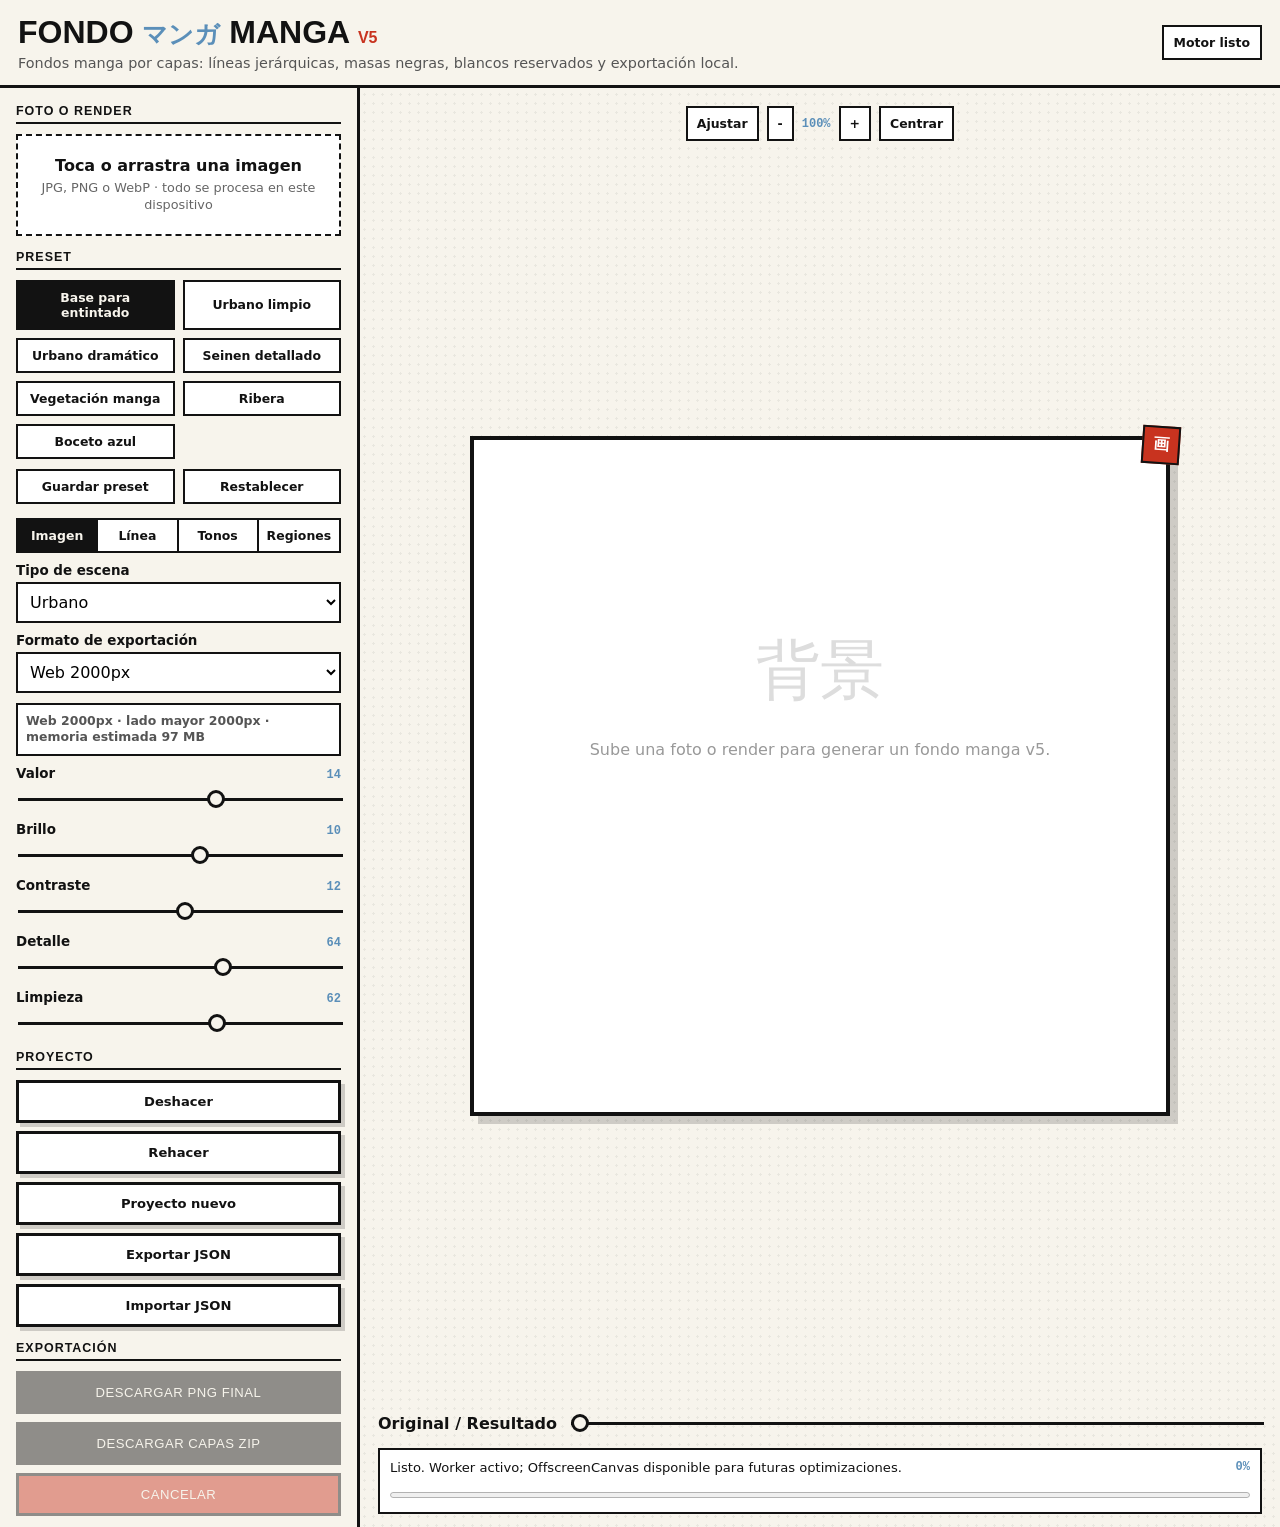
==== commit fb608411: "feat: improve inking base pipeline" ====
--- a/index.html
+++ b/index.html
@@ -38,10 +38,10 @@
 
       <section class="panel tabs-panel">
         <div class="tabs" role="tablist">
-          <button class="active" data-tab="principal" type="button">Principal</button>
+          <button class="active" data-tab="principal" type="button">Imagen</button>
           <button data-tab="linea" type="button">Línea</button>
           <button data-tab="tonos" type="button">Tonos</button>
-          <button data-tab="avanzado" type="button">Avanzado</button>
+          <button data-tab="regiones" type="button">Regiones</button>
         </div>
 
         <div class="tab-page active" id="tab-principal">
@@ -53,37 +53,53 @@
             <span>Formato de exportación</span>
             <select id="exportFormat"></select>
           </label>
+          <div class="estimate" id="exportEstimate">Exportación: Web 2000px</div>
+          <div class="control" data-key="value"></div>
+          <div class="control" data-key="brightness"></div>
+          <div class="control" data-key="contrast"></div>
           <div class="control" data-key="detail"></div>
           <div class="control" data-key="cleanup"></div>
-          <div class="control" data-key="whiteReserve"></div>
-          <div class="control" data-key="blackMass"></div>
-          <div class="control" data-key="texture"></div>
         </div>
 
         <div class="tab-page" id="tab-linea">
           <div class="control" data-key="mainLine"></div>
+          <div class="control" data-key="mainLineWeight"></div>
           <div class="control" data-key="secondaryLine"></div>
+          <div class="control" data-key="secondaryLineWeight"></div>
+          <div class="control" data-key="fineDetail"></div>
+          <div class="control" data-key="fineDetailWeight"></div>
           <div class="control" data-key="edgeContinuity"></div>
           <div class="control" data-key="farDetail"></div>
+          <label class="check"><input id="showMainLine" type="checkbox"> Mostrar línea principal</label>
+          <label class="check"><input id="showSecondaryLine" type="checkbox"> Mostrar línea secundaria</label>
+          <label class="check"><input id="showFineDetail" type="checkbox"> Mostrar detalle fino</label>
         </div>
 
         <div class="tab-page" id="tab-tonos">
+          <div class="control" data-key="whiteReserve"></div>
+          <div class="control" data-key="blackMass"></div>
+          <div class="control" data-key="blackCoverageLimit"></div>
           <div class="control" data-key="shadowThreshold"></div>
+          <div class="control" data-key="toneSoftness"></div>
           <div class="control" data-key="toneCount"></div>
           <div class="control" data-key="transitionHardness"></div>
+          <div class="control" data-key="texture"></div>
           <label class="field">
             <span>Trama</span>
             <select id="textureMode"></select>
           </label>
         </div>
 
-        <div class="tab-page" id="tab-avanzado">
+        <div class="tab-page" id="tab-regiones">
           <details class="advanced" open>
-            <summary>Controles avanzados</summary>
+            <summary>Materiales y profundidad</summary>
             <label class="check"><input id="depthEnabled" type="checkbox"> Profundidad vertical</label>
             <label class="check"><input id="skyProtect" type="checkbox"> Proteger cielos y zonas claras superiores</label>
             <label class="check"><input id="architectureBoost" type="checkbox"> Reforzar arquitectura</label>
             <label class="check"><input id="organicRegions" type="checkbox"> Detectar textura orgánica</label>
+            <label class="check"><input id="waterClean" type="checkbox"> Agua limpia con líneas horizontales</label>
+            <label class="check"><input id="preserveLightTrails" type="checkbox"> Conservar luces y estelas</label>
+            <label class="check"><input id="blueSketch" type="checkbox"> Boceto azul no fotográfico</label>
           </details>
         </div>
       </section>
--- a/css/styles.css
+++ b/css/styles.css
@@ -148,6 +148,19 @@
   display: flex;
   flex-direction: column;
   gap: 4px;
+}
+.estimate {
+  border: 2px solid var(--ink);
+  background: #fff;
+  padding: 8px;
+  color: #555;
+  font-size: .78rem;
+  font-weight: 800;
+  line-height: 1.35;
+}
+.estimate.warning {
+  background: #fff1d6;
+  color: #6f3e00;
 }
 .field span, .control label, .check {
   font-size: .84rem;
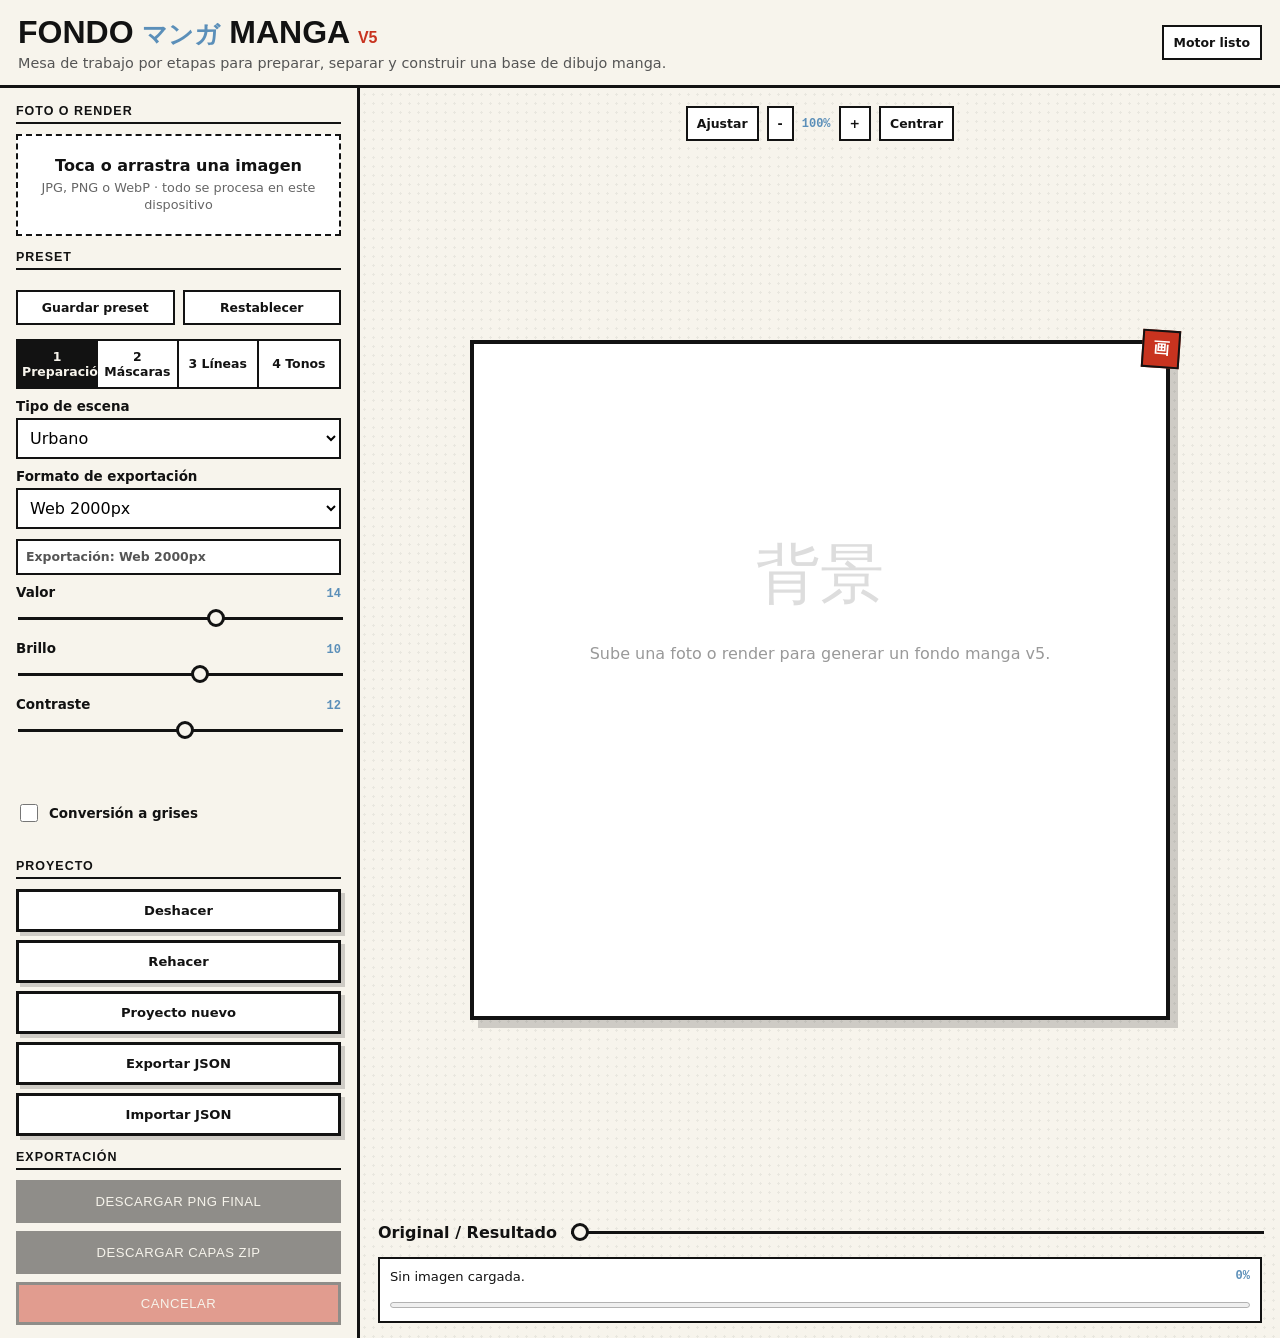
==== commit e7e19e8a: "feat: expose staged controls and mask exports" ====
--- a/index.html
+++ b/index.html
@@ -11,7 +11,7 @@
   <header class="topbar">
     <div>
       <h1>Fondo <span>マンガ</span> Manga <small>v5</small></h1>
-      <p>Fondos manga por capas: líneas jerárquicas, masas negras, blancos reservados y exportación local.</p>
+      <p>Mesa de trabajo por etapas para preparar, separar y construir una base de dibujo manga.</p>
     </div>
     <div class="status-pill" id="workerStatus">Motor listo</div>
   </header>
@@ -38,10 +38,10 @@
 
       <section class="panel tabs-panel">
         <div class="tabs" role="tablist">
-          <button class="active" data-tab="principal" type="button">Imagen</button>
-          <button data-tab="linea" type="button">Línea</button>
-          <button data-tab="tonos" type="button">Tonos</button>
-          <button data-tab="regiones" type="button">Regiones</button>
+          <button class="active" data-tab="principal" type="button">1 Preparación</button>
+          <button data-tab="regiones" type="button">2 Máscaras</button>
+          <button data-tab="linea" type="button">3 Líneas</button>
+          <button data-tab="tonos" type="button">4 Tonos</button>
         </div>
 
         <div class="tab-page active" id="tab-principal">
@@ -57,6 +57,11 @@
           <div class="control" data-key="value"></div>
           <div class="control" data-key="brightness"></div>
           <div class="control" data-key="contrast"></div>
+          <div class="control" data-key="blackPoint"></div>
+          <div class="control" data-key="whitePoint"></div>
+          <div class="control" data-key="gamma"></div>
+          <div class="control" data-key="grayscaleMix"></div>
+          <label class="check"><input id="grayscaleEnabled" type="checkbox"> Conversión a grises</label>
           <div class="control" data-key="detail"></div>
           <div class="control" data-key="cleanup"></div>
         </div>
@@ -68,6 +73,8 @@
           <div class="control" data-key="secondaryLineWeight"></div>
           <div class="control" data-key="fineDetail"></div>
           <div class="control" data-key="fineDetailWeight"></div>
+          <div class="control" data-key="lineSimplify"></div>
+          <div class="control" data-key="lineConnect"></div>
           <div class="control" data-key="edgeContinuity"></div>
           <div class="control" data-key="farDetail"></div>
           <label class="check"><input id="showMainLine" type="checkbox"> Mostrar línea principal</label>
@@ -84,6 +91,11 @@
           <div class="control" data-key="toneCount"></div>
           <div class="control" data-key="transitionHardness"></div>
           <div class="control" data-key="texture"></div>
+          <div class="control" data-key="posterization"></div>
+          <div class="control" data-key="thresholdMix"></div>
+          <div class="control" data-key="shadowCompression"></div>
+          <div class="control" data-key="regionMerge"></div>
+          <label class="check"><input id="shadowsEnabled" type="checkbox"> Capa de sombras profundas</label>
           <label class="field">
             <span>Trama</span>
             <select id="textureMode"></select>
@@ -99,6 +111,13 @@
             <label class="check"><input id="organicRegions" type="checkbox"> Detectar textura orgánica</label>
             <label class="check"><input id="waterClean" type="checkbox"> Agua limpia con líneas horizontales</label>
             <label class="check"><input id="preserveLightTrails" type="checkbox"> Conservar luces y estelas</label>
+            <label class="check"><input id="vegetationEnabled" type="checkbox"> Máscara de vegetación</label>
+            <label class="check"><input id="lightsEnabled" type="checkbox"> Máscara de luces</label>
+            <div class="control" data-key="skyInfluence"></div>
+            <div class="control" data-key="architectureInfluence"></div>
+            <div class="control" data-key="waterInfluence"></div>
+            <div class="control" data-key="vegetationInfluence"></div>
+            <div class="control" data-key="perspectiveStrength"></div>
             <label class="check"><input id="blueSketch" type="checkbox"> Boceto azul no fotográfico</label>
           </details>
         </div>
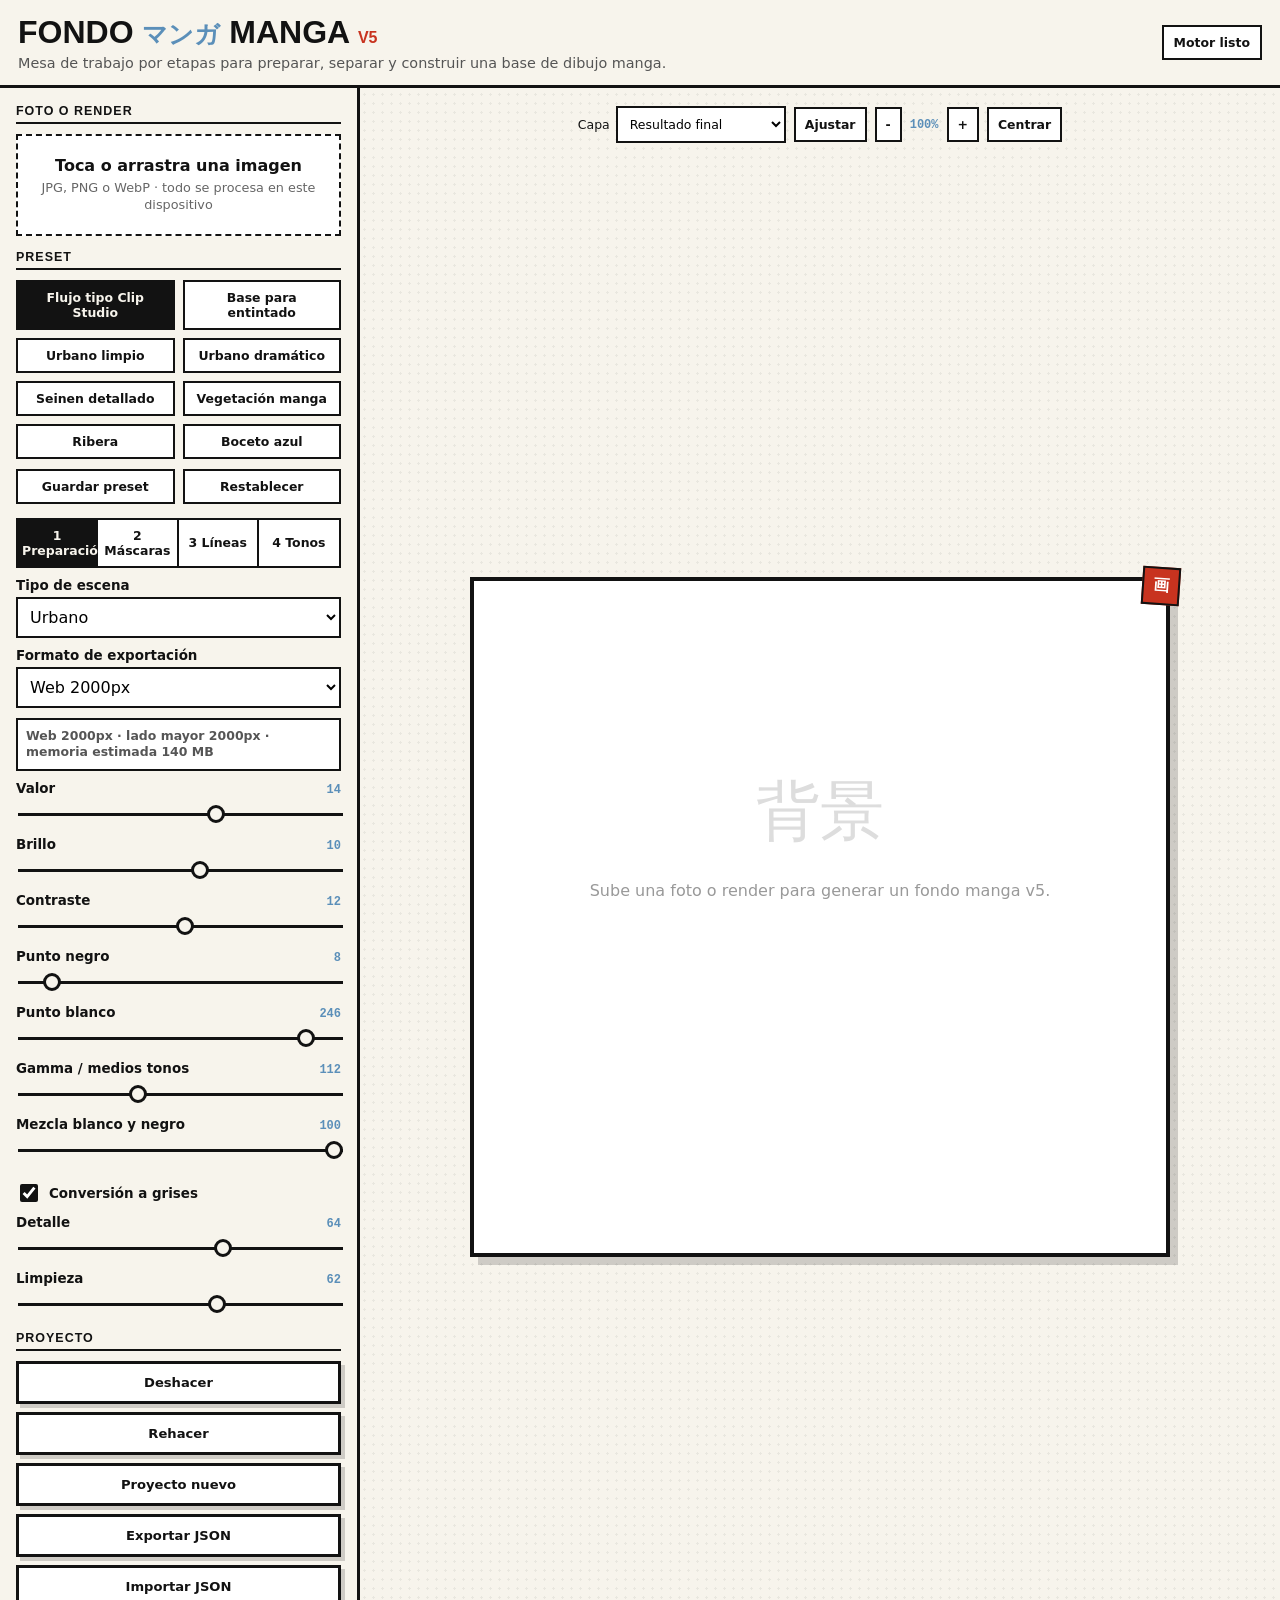
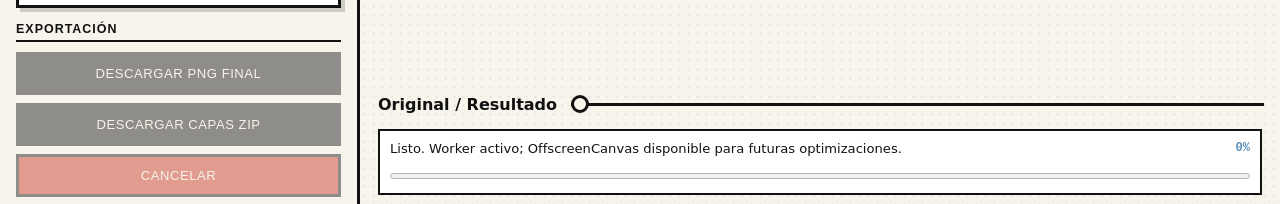
==== commit 67a8cf50: "perf: guard layered high resolution exports" ====
--- a/index.html
+++ b/index.html
@@ -146,6 +146,19 @@
 
     <main class="workspace">
       <section class="viewer-toolbar" aria-label="Vista">
+        <label class="layer-view"><span>Capa</span><select id="layerView">
+          <option value="final">Resultado final</option>
+          <option value="adjusted">Original ajustado</option>
+          <option value="mainLines">Línea principal</option>
+          <option value="secondaryLines">Línea secundaria</option>
+          <option value="fineDetails">Detalle fino</option>
+          <option value="shadows">Sombras</option>
+          <option value="blacks">Masas negras</option>
+          <option value="tones">Tonos</option>
+          <option value="maskSky">Máscara cielo</option>
+          <option value="maskArchitecture">Máscara arquitectura</option>
+          <option value="maskWater">Máscara agua</option>
+        </select></label>
         <button class="mini" id="fitBtn" type="button">Ajustar</button>
         <button class="mini" id="zoomOut" type="button">-</button>
         <output id="zoomLabel">100%</output>
--- a/css/styles.css
+++ b/css/styles.css
@@ -265,6 +265,9 @@
   justify-content: center;
   flex-wrap: wrap;
 }
+
+.layer-view { display: flex; align-items: center; gap: 6px; font-size: .78rem; }
+.layer-view select { max-width: 170px; min-height: 34px; }
 
 .viewer {
   min-height: 0;
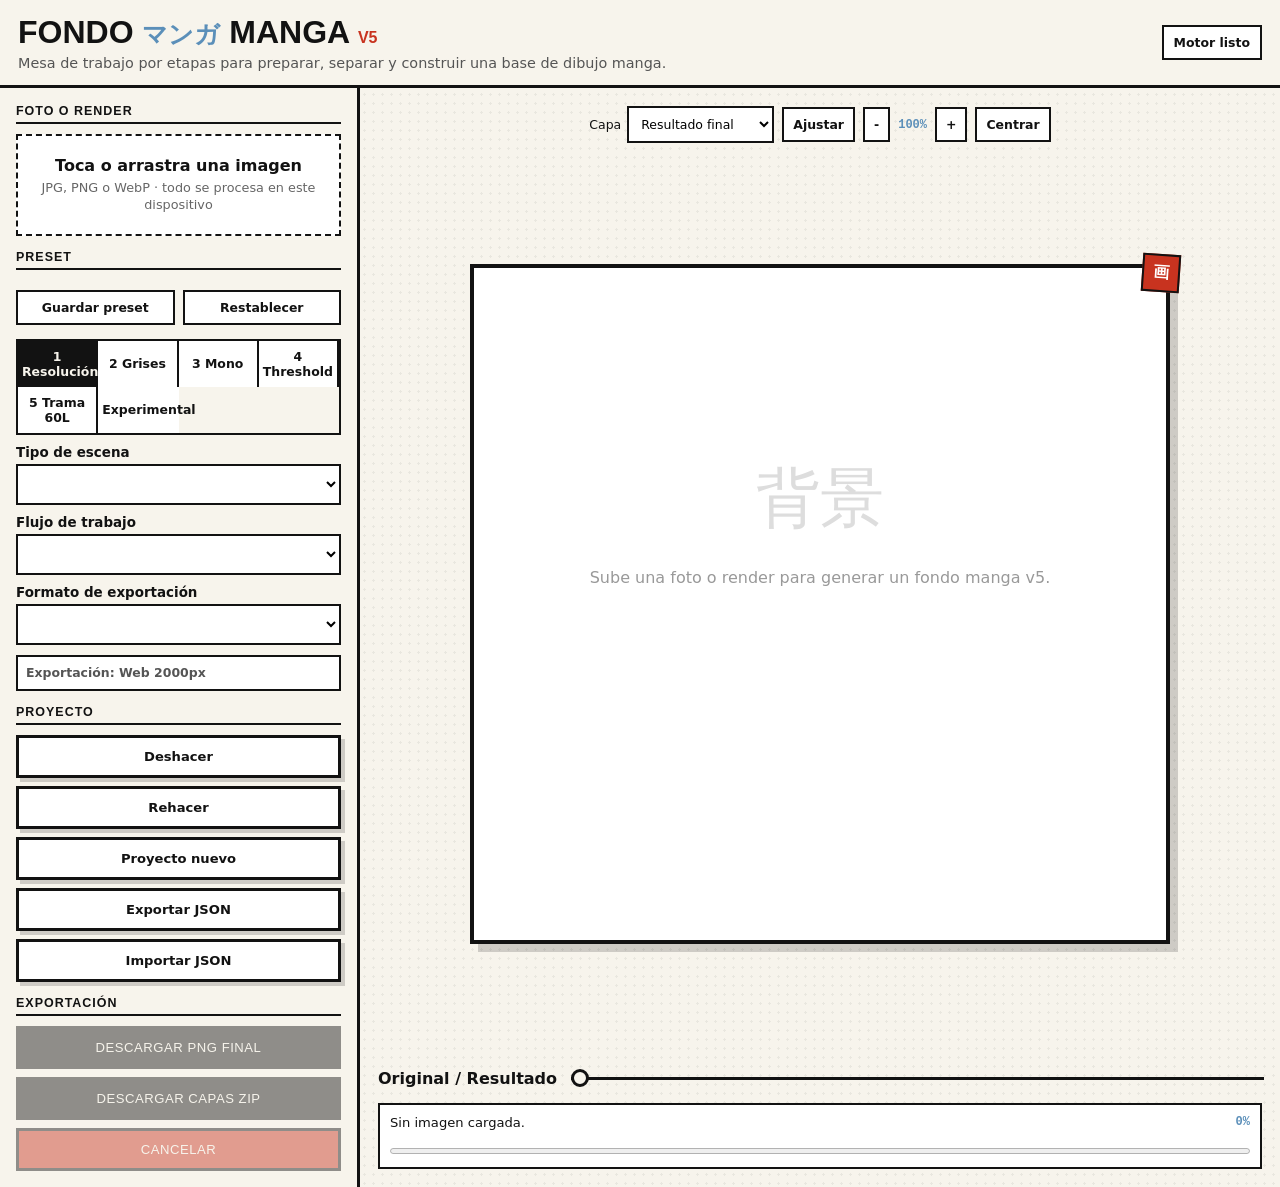
==== commit 6a564474: "feat: expose mono threshold and 60L stages" ====
--- a/index.html
+++ b/index.html
@@ -38,10 +38,12 @@
 
       <section class="panel tabs-panel">
         <div class="tabs" role="tablist">
-          <button class="active" data-tab="principal" type="button">1 Preparación</button>
-          <button data-tab="regiones" type="button">2 Máscaras</button>
-          <button data-tab="linea" type="button">3 Líneas</button>
-          <button data-tab="tonos" type="button">4 Tonos</button>
+          <button class="active" data-tab="principal" type="button">1 Resolución</button>
+          <button data-tab="grises" type="button">2 Grises</button>
+          <button data-tab="mono" type="button">3 Mono</button>
+          <button data-tab="threshold" type="button">4 Threshold</button>
+          <button data-tab="trama" type="button">5 Trama 60L</button>
+          <button data-tab="linea" type="button">Experimental</button>
         </div>
 
         <div class="tab-page active" id="tab-principal">
@@ -50,10 +52,18 @@
             <select id="sceneType"></select>
           </label>
           <label class="field">
+            <span>Flujo de trabajo</span>
+            <select id="workflowMode"></select>
+          </label>
+          <label class="field">
             <span>Formato de exportación</span>
             <select id="exportFormat"></select>
           </label>
           <div class="estimate" id="exportEstimate">Exportación: Web 2000px</div>
+        </div>
+
+        <div class="tab-page" id="tab-grises">
+          <label class="check"><input id="grayscaleEnabled" type="checkbox"> Mantener conversión a escala de grises</label>
           <div class="control" data-key="value"></div>
           <div class="control" data-key="brightness"></div>
           <div class="control" data-key="contrast"></div>
@@ -61,12 +71,31 @@
           <div class="control" data-key="whitePoint"></div>
           <div class="control" data-key="gamma"></div>
           <div class="control" data-key="grayscaleMix"></div>
-          <label class="check"><input id="grayscaleEnabled" type="checkbox"> Conversión a grises</label>
+          <div class="control" data-key="cleanup"></div>
+          <div class="control" data-key="whiteReserve"></div>
+          <div class="control" data-key="blackCompression"></div>
+        </div>
+
+        <div class="tab-page" id="tab-mono">
+          <label class="check"><input id="monochromeEnabled" type="checkbox"> Activar monocromático sin destruir los grises</label>
+          <div class="control" data-key="thresholdFeather"></div>
+        </div>
+
+        <div class="tab-page" id="tab-threshold">
+          <label class="check"><input id="thresholdEnabled" type="checkbox"> Aplicar threshold al resultado</label>
+          <div class="control" data-key="thresholdValue"></div>
+        </div>
+
+        <div class="tab-page" id="tab-trama">
+          <label class="check"><input id="screen60Enabled" type="checkbox"> Aplicar trama manga 60L</label>
+          <label class="field"><span>Aplicar trama en</span><select id="screenTarget"></select></label>
+          <div class="control" data-key="screenAngle"></div>
+          <div class="estimate" id="screenEstimate">60L · 300 dpi · celda 5 px</div>
+        </div>
+
+        <div class="tab-page" id="tab-linea">
+          <p class="mode-note">Conversión automática a líneas y tonos. Modo secundario experimental.</p>
           <div class="control" data-key="detail"></div>
-          <div class="control" data-key="cleanup"></div>
-        </div>
-
-        <div class="tab-page" id="tab-linea">
           <div class="control" data-key="mainLine"></div>
           <div class="control" data-key="mainLineWeight"></div>
           <div class="control" data-key="secondaryLine"></div>
@@ -82,8 +111,7 @@
           <label class="check"><input id="showFineDetail" type="checkbox"> Mostrar detalle fino</label>
         </div>
 
-        <div class="tab-page" id="tab-tonos">
-          <div class="control" data-key="whiteReserve"></div>
+        <div class="tab-page" id="tab-tonos" hidden>
           <div class="control" data-key="blackMass"></div>
           <div class="control" data-key="blackCoverageLimit"></div>
           <div class="control" data-key="shadowThreshold"></div>
@@ -102,7 +130,7 @@
           </label>
         </div>
 
-        <div class="tab-page" id="tab-regiones">
+        <div class="tab-page" id="tab-regiones" hidden>
           <details class="advanced" open>
             <summary>Materiales y profundidad</summary>
             <label class="check"><input id="depthEnabled" type="checkbox"> Profundidad vertical</label>
@@ -149,15 +177,10 @@
         <label class="layer-view"><span>Capa</span><select id="layerView">
           <option value="final">Resultado final</option>
           <option value="adjusted">Original ajustado</option>
-          <option value="mainLines">Línea principal</option>
-          <option value="secondaryLines">Línea secundaria</option>
-          <option value="fineDetails">Detalle fino</option>
-          <option value="shadows">Sombras</option>
-          <option value="blacks">Masas negras</option>
-          <option value="tones">Tonos</option>
-          <option value="maskSky">Máscara cielo</option>
-          <option value="maskArchitecture">Máscara arquitectura</option>
-          <option value="maskWater">Máscara agua</option>
+          <option value="grayscale">Escala de grises</option>
+          <option value="monochrome">Monocromático</option>
+          <option value="threshold">Threshold</option>
+          <option value="screen60">Trama 60L</option>
         </select></label>
         <button class="mini" id="fitBtn" type="button">Ajustar</button>
         <button class="mini" id="zoomOut" type="button">-</button>
--- a/css/styles.css
+++ b/css/styles.css
@@ -268,6 +268,7 @@
 
 .layer-view { display: flex; align-items: center; gap: 6px; font-size: .78rem; }
 .layer-view select { max-width: 170px; min-height: 34px; }
+.mode-note { margin: 0 0 12px; color: #6a2828; font-size: .8rem; line-height: 1.4; }
 
 .viewer {
   min-height: 0;
